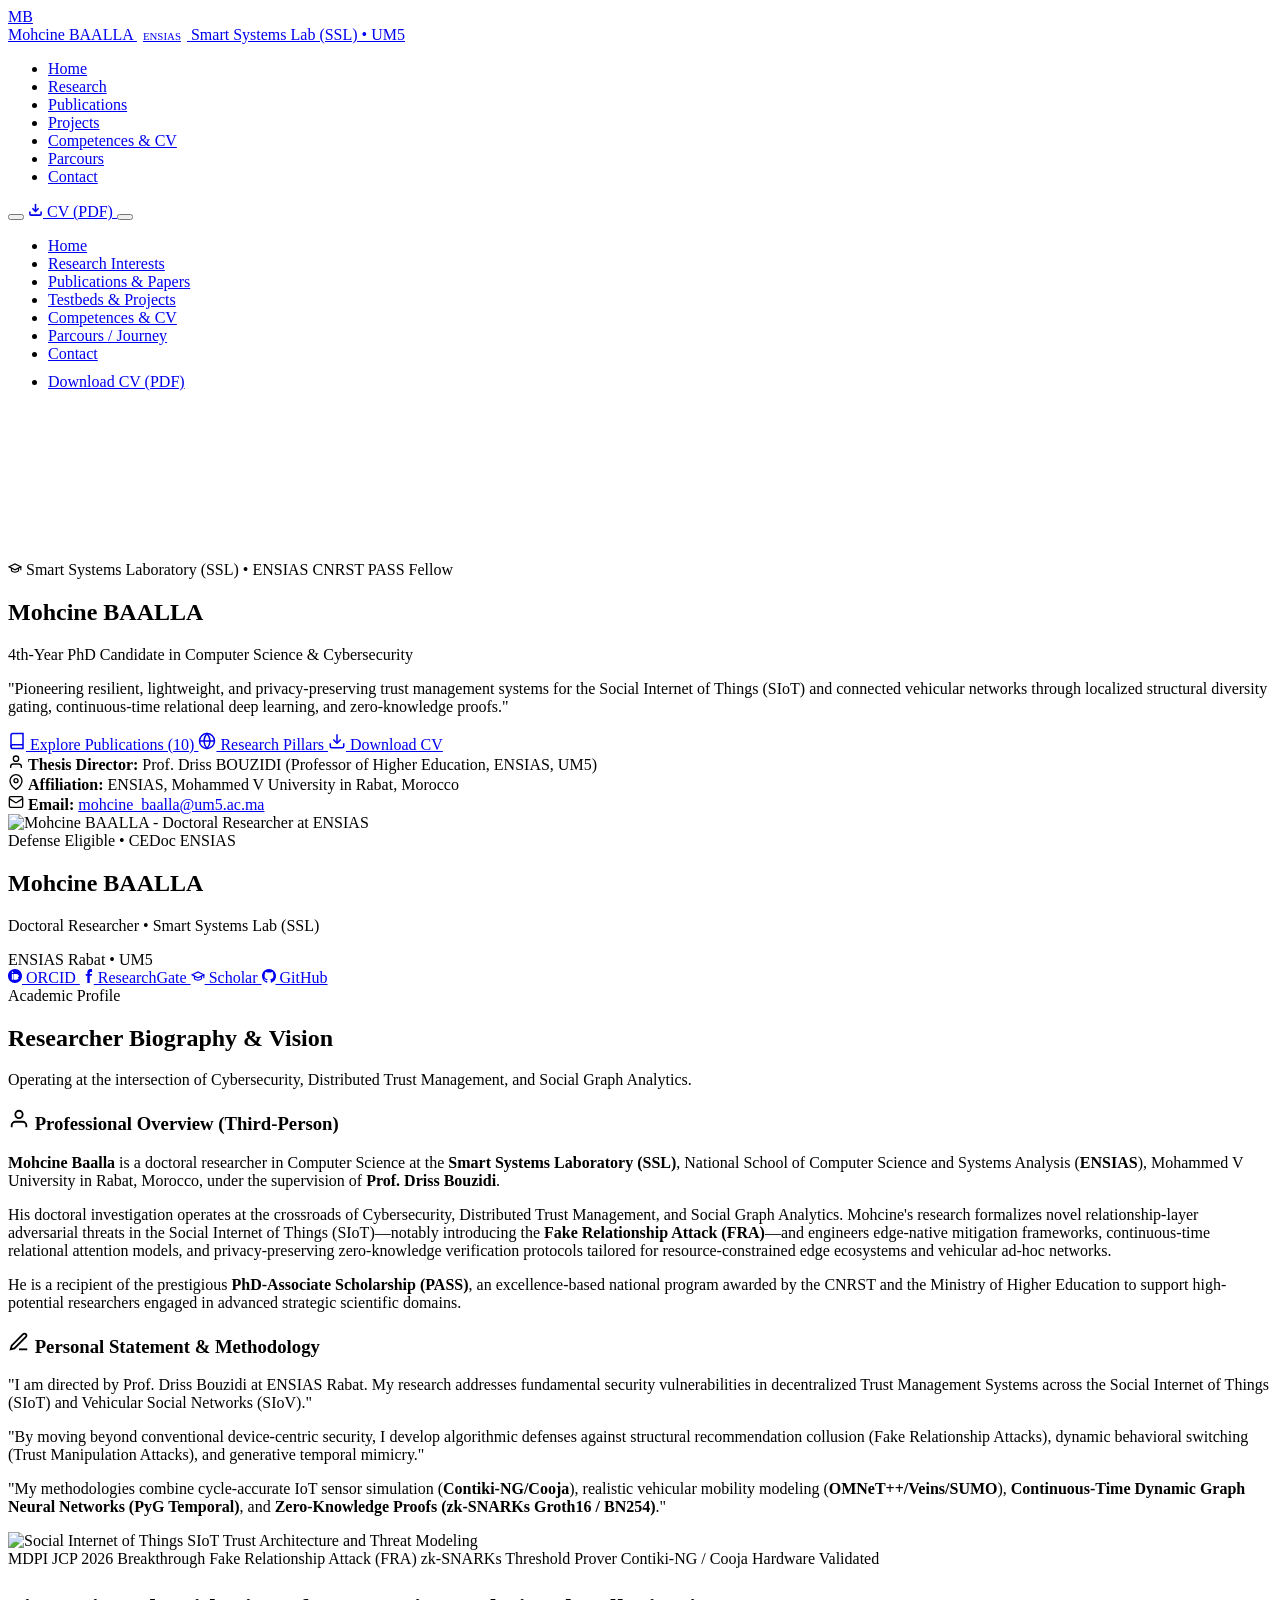
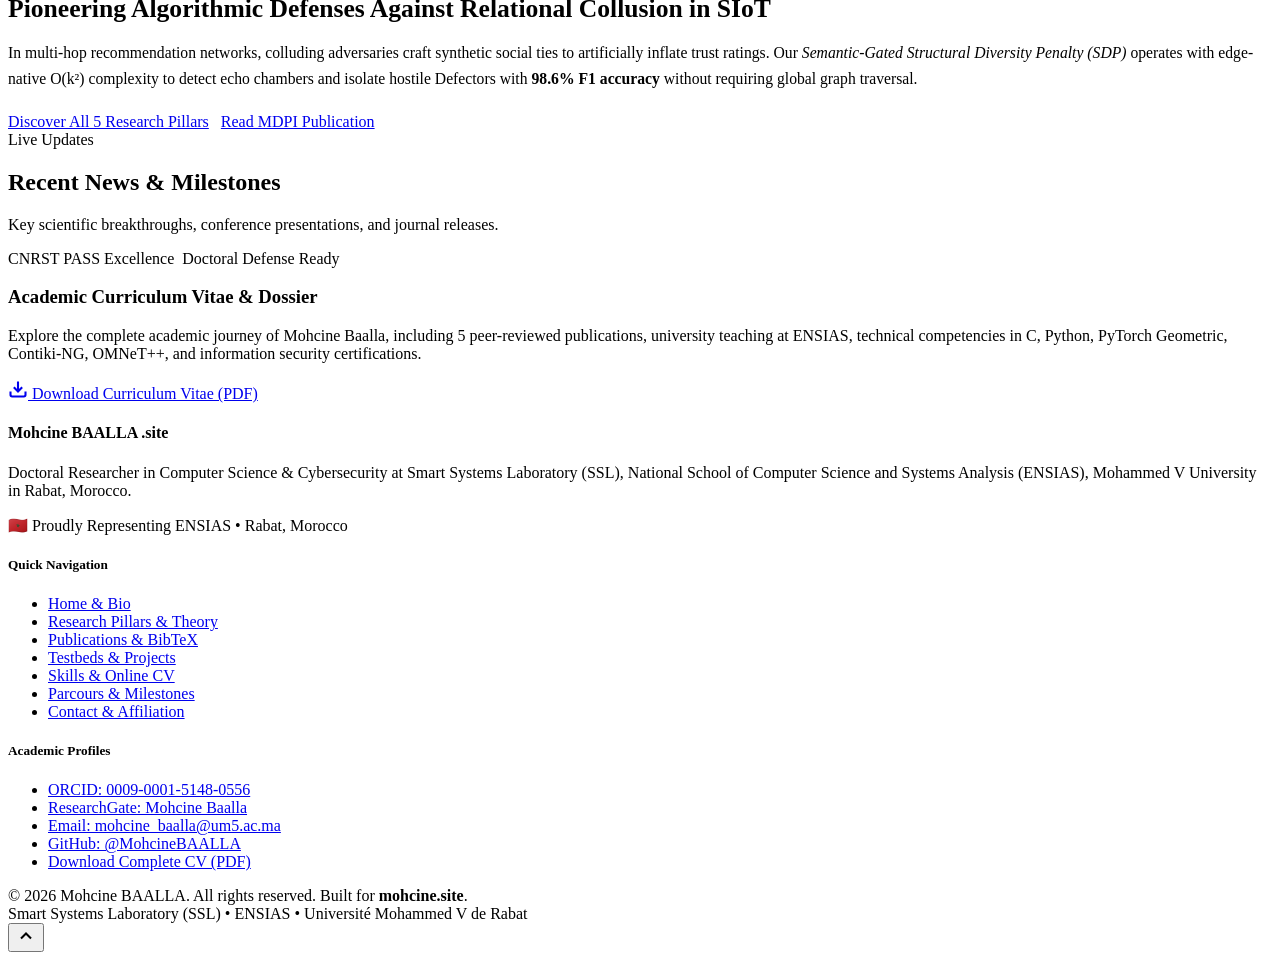
==== index.html @ a09f3de0 "Add files via upload" ====
<!DOCTYPE html>
<html lang="en" data-theme="dark">
<head>
  <meta charset="UTF-8">
  <meta name="viewport" content="width=device-width, initial-scale=1.0">
  <title>Mohcine BAALLA | PhD Researcher in Cybersecurity & SIoT Trust Management | ENSIAS Rabat</title>
  <meta name="description" content="Official academic portfolio and resume of Mohcine BAALLA, 4th-Year PhD Candidate at Smart Systems Laboratory (SSL), ENSIAS, Mohammed V University in Rabat, Morocco. Specializing in SIoT Trust Management, Adversarial Threat Modeling, and zk-SNARKs.">
  <meta name="keywords" content="Mohcine Baalla, ENSIAS, PhD Researcher, Social IoT, SIoT, Trust Management, Cybersecurity, Fake Relationship Attack, Driss Bouzidi, Rabat, Morocco">
  <meta name="author" content="Mohcine BAALLA">
  <link rel="canonical" href="https://mohcine.site/">

  <!-- OpenGraph Metadata -->
  <meta property="og:type" content="website">
  <meta property="og:url" content="https://mohcine.site/">
  <meta property="og:title" content="Mohcine BAALLA | PhD Researcher in Cybersecurity & SIoT | ENSIAS">
  <meta property="og:description" content="Pioneering resilient, lightweight, and privacy-preserving trust management systems for the Social Internet of Things (SIoT) and connected vehicular networks.">
  <meta property="og:image" content="https://mohcine.site/assets/images/mohcine_baalla.jpg">

  <!-- Twitter Card -->
  <meta name="twitter:card" content="summary_large_image">
  <meta name="twitter:title" content="Mohcine BAALLA | Academic Portfolio | ENSIAS">
  <meta name="twitter:description" content="Doctoral researcher at Smart Systems Laboratory, ENSIAS, Mohammed V University in Rabat, Morocco.">
  <meta name="twitter:image" content="https://mohcine.site/assets/images/mohcine_baalla.jpg">

  <link rel="stylesheet" href="assets/css/style.css">
  <link rel="icon" type="image/svg+xml" href="data:image/svg+xml,<svg xmlns='http://www.w3.org/2000/svg' viewBox='0 0 100 100'><rect width='100' height='100' rx='20' fill='%231d4ed8'/><text x='50%' y='65%' font-size='60' font-family='sans-serif' font-weight='bold' fill='white' text-anchor='middle'>MB</text></svg>">

  <!-- Structured Data (JSON-LD) -->
  <script type="application/ld+json">
  {
    "@context": "https://schema.org",
    "@type": "Person",
    "name": "Mohcine BAALLA",
    "alternateName": "محسن بعلا",
    "jobTitle": "Doctoral Researcher & Academic Instructor",
    "worksFor": {
      "@type": "CollegeOrUniversity",
      "name": "National School of Computer Science and Systems Analysis (ENSIAS), Mohammed V University in Rabat"
    },
    "alumniOf": "ENSIAS",
    "url": "https://mohcine.site",
    "sameAs": [
      "https://orcid.org/0009-0001-5148-0556",
      "https://www.researchgate.net/profile/Mohcine-Baalla",
      "https://github.com/MohcineBAALLA"
    ]
  }
  </script>
</head>
<body>

  <!-- =========================================================================
       NAVIGATION BAR
       ========================================================================= -->
  <header class="site-header">
    <div class="container nav-container">
      <a href="index.html" class="brand-logo" aria-label="Mohcine Baalla Homepage">
        <div class="brand-symbol">MB</div>
        <div class="brand-text">
          <span class="brand-name">Mohcine BAALLA <span class="badge badge-sapphire" style="font-size: 0.68rem; padding: 2px 6px;">ENSIAS</span></span>
          <span class="brand-tag">Smart Systems Lab (SSL) • UM5</span>
        </div>
      </a>

      <nav aria-label="Main Navigation">
        <ul class="nav-links">
          <li><a href="index.html" class="nav-link active">Home</a></li>
          <li><a href="research.html" class="nav-link">Research</a></li>
          <li><a href="publications.html" class="nav-link">Publications</a></li>
          <li><a href="projects.html" class="nav-link">Projects</a></li>
          <li><a href="competences.html" class="nav-link">Competences & CV</a></li>
          <li><a href="parcours.html" class="nav-link">Parcours</a></li>
          <li><a href="contact.html" class="nav-link">Contact</a></li>
        </ul>
      </nav>

      <div class="nav-actions">
        <button class="theme-toggle-btn" id="themeToggleBtn" aria-label="Toggle Dark and Light theme" title="Toggle Theme">
          <!-- Populated by JS -->
        </button>
        <a href="assets/docs/CV_Mohcine_BAALLA.pdf" target="_blank" class="btn btn-sm btn-primary" download>
          <svg width="15" height="15" viewBox="0 0 24 24" fill="none" stroke="currentColor" stroke-width="2.5"><path d="M21 15v4a2 2 0 0 1-2 2H5a2 2 0 0 1-2-2v-4"/><polyline points="7 10 12 15 17 10"/><line x1="12" y1="15" x2="12" y2="3"/></svg>
          CV (PDF)
        </a>
        <button class="hamburger-btn" id="hamburgerBtn" aria-label="Toggle navigation menu">
          <span></span>
          <span></span>
          <span></span>
        </button>
      </div>
    </div>
  </header>

  <!-- Mobile Drawer Menu -->
  <div class="mobile-drawer" id="mobileDrawer">
    <ul class="mobile-nav-links">
      <li><a href="index.html" class="mobile-nav-link active">Home</a></li>
      <li><a href="research.html" class="mobile-nav-link">Research Interests</a></li>
      <li><a href="publications.html" class="mobile-nav-link">Publications & Papers</a></li>
      <li><a href="projects.html" class="mobile-nav-link">Testbeds & Projects</a></li>
      <li><a href="competences.html" class="mobile-nav-link">Competences & CV</a></li>
      <li><a href="parcours.html" class="mobile-nav-link">Parcours / Journey</a></li>
      <li><a href="contact.html" class="mobile-nav-link">Contact</a></li>
      <li style="margin-top: 10px;">
        <a href="assets/docs/CV_Mohcine_BAALLA.pdf" target="_blank" class="btn btn-sm btn-primary" style="width: 100%;" download>
          Download CV (PDF)
        </a>
      </li>
    </ul>
  </div>

  <!-- =========================================================================
       HERO BANNER
       ========================================================================= -->
  <section class="hero-section">
    <canvas id="siotCanvas"></canvas>
    <div class="hero-glow-bg"></div>
    <div class="hero-glow-bg-2"></div>

    <div class="container hero-grid">
      <div class="hero-content">
        <div class="hero-badge-row">
          <span class="institution-pill">
            <svg width="14" height="14" viewBox="0 0 24 24" fill="none" stroke="currentColor" stroke-width="2"><path d="M22 10v6M2 10l10-5 10 5-10 5z"/><path d="M6 12v5c3 3 9 3 12 0v-5"/></svg>
            Smart Systems Laboratory (SSL) • ENSIAS
          </span>
          <span class="badge badge-amber">CNRST PASS Fellow</span>
        </div>

        <h1 class="hero-title">
          Mohcine <span class="gradient-text">BAALLA</span>
        </h1>

        <p class="hero-subtitle">
          4th-Year PhD Candidate in Computer Science & Cybersecurity
        </p>

        <p class="hero-tagline">
          "Pioneering resilient, lightweight, and privacy-preserving trust management systems for the Social Internet of Things (SIoT) and connected vehicular networks through localized structural diversity gating, continuous-time relational deep learning, and zero-knowledge proofs."
        </p>

        <div class="hero-cta-group">
          <a href="publications.html" class="btn btn-primary">
            <svg width="18" height="18" viewBox="0 0 24 24" fill="none" stroke="currentColor" stroke-width="2"><path d="M4 19.5A2.5 2.5 0 0 1 6.5 17H20"/><path d="M6.5 2H20v20H6.5A2.5 2.5 0 0 1 4 19.5v-15A2.5 2.5 0 0 1 6.5 2z"/></svg>
            Explore Publications (10)
          </a>
          <a href="research.html" class="btn btn-secondary">
            <svg width="18" height="18" viewBox="0 0 24 24" fill="none" stroke="currentColor" stroke-width="2"><circle cx="12" cy="12" r="10"/><line x1="2" y1="12" x2="22" y2="12"/><path d="M12 2a15.3 15.3 0 0 1 4 10 15.3 15.3 0 0 1-4 10 15.3 15.3 0 0 1-4-10 15.3 15.3 0 0 1 4-10z"/></svg>
            Research Pillars
          </a>
          <a href="assets/docs/CV_Mohcine_BAALLA.pdf" target="_blank" class="btn btn-outline-ensias" download>
            <svg width="18" height="18" viewBox="0 0 24 24" fill="none" stroke="currentColor" stroke-width="2"><path d="M21 15v4a2 2 0 0 1-2 2H5a2 2 0 0 1-2-2v-4"/><polyline points="7 10 12 15 17 10"/><line x1="12" y1="15" x2="12" y2="3"/></svg>
            Download CV
          </a>
        </div>

        <div class="hero-meta-list">
          <div class="hero-meta-item">
            <svg width="16" height="16" viewBox="0 0 24 24" fill="none" stroke="currentColor" stroke-width="2"><path d="M20 21v-2a4 4 0 0 0-4-4H8a4 4 0 0 0-4 4v2"/><circle cx="12" cy="7" r="4"/></svg>
            <span><strong>Thesis Director:</strong> Prof. Driss BOUZIDI (Professor of Higher Education, ENSIAS, UM5)</span>
          </div>
          <div class="hero-meta-item">
            <svg width="16" height="16" viewBox="0 0 24 24" fill="none" stroke="currentColor" stroke-width="2"><path d="M21 10c0 7-9 13-9 13s-9-6-9-13a9 9 0 0 1 18 0z"/><circle cx="12" cy="10" r="3"/></svg>
            <span><strong>Affiliation:</strong> ENSIAS, Mohammed V University in Rabat, Morocco</span>
          </div>
          <div class="hero-meta-item">
            <svg width="16" height="16" viewBox="0 0 24 24" fill="none" stroke="currentColor" stroke-width="2"><rect x="2" y="4" width="20" height="16" rx="2"/><path d="m22 7-8.97 5.7a1.94 1.94 0 0 1-2.06 0L2 7"/></svg>
            <span><strong>Email:</strong> <a href="mailto:mohcine_baalla@um5.ac.ma" class="text-accent">mohcine_baalla@um5.ac.ma</a></span>
          </div>
        </div>
      </div>

      <!-- Researcher Portrait Card -->
      <div class="hero-media">
        <div class="researcher-card">
          <div class="researcher-photo-wrapper">
            <img src="assets/images/mohcine_baalla.jpg" alt="Mohcine BAALLA - Doctoral Researcher at ENSIAS" class="researcher-photo" width="450" height="450">
            <div class="card-status-chip">
              <span class="status-dot"></span>
              <span>Defense Eligible • CEDoc ENSIAS</span>
            </div>
          </div>

          <div class="card-info-row">
            <h2 class="card-name">Mohcine BAALLA</h2>
            <p class="card-role">Doctoral Researcher • Smart Systems Lab (SSL)</p>
            <span class="badge badge-sapphire">ENSIAS Rabat • UM5</span>

            <div class="social-pills-row">
              <a href="https://orcid.org/0009-0001-5148-0556" target="_blank" rel="noopener" class="social-btn" title="ORCID Profile">
                <svg width="14" height="14" viewBox="0 0 24 24" fill="currentColor"><path d="M12 0C5.372 0 0 5.372 0 12s5.372 12 12 12 12-5.372 12-12S18.628 0 12 0zm-3.12 18.528H6.552V8.472h2.328v10.056zm-1.164-11.4c-.792 0-1.416-.624-1.416-1.416 0-.792.624-1.416 1.416-1.416.792 0 1.416.624 1.416 1.416 0 .792-.624 1.416-1.416 1.416zm10.74 7.62c0 2.256-1.8 3.78-4.512 3.78h-4.32V8.472h4.584c2.616 0 4.248 1.584 4.248 3.696 0 1.176-.576 2.184-1.56 2.808 1.056.576 1.56 1.584 1.56 2.772z"/></svg>
                ORCID
              </a>
              <a href="https://www.researchgate.net/profile/Mohcine-Baalla" target="_blank" rel="noopener" class="social-btn" title="ResearchGate Profile">
                <svg width="14" height="14" viewBox="0 0 24 24" fill="currentColor"><path d="M19.586 0c-.818 0-1.508.024-2.112.083-1.042.083-2.023.364-2.87 1.03-.787.618-1.344 1.464-1.636 2.502-.303 1.077-.424 2.254-.424 3.743v1.17H9.86v3.136h2.684v12.336h4.156V11.724h3.456l.545-3.136h-4.001v-.989c0-.853.072-1.477.242-1.848.242-.52.642-.763 1.259-.763h2.518V.23C19.986.083 19.829 0 19.586 0z"/></svg>
                ResearchGate
              </a>
              <a href="https://scholar.google.com" target="_blank" rel="noopener" class="social-btn" title="Google Scholar">
                <svg width="14" height="14" viewBox="0 0 24 24" fill="none" stroke="currentColor" stroke-width="2"><path d="M22 10v6M2 10l10-5 10 5-10 5z"/><path d="M6 12v5c3 3 9 3 12 0v-5"/></svg>
                Scholar
              </a>
              <a href="https://github.com/MohcineBAALLA" target="_blank" rel="noopener" class="social-btn" title="GitHub">
                <svg width="14" height="14" viewBox="0 0 24 24" fill="currentColor"><path d="M12 0C5.37 0 0 5.37 0 12c0 5.31 3.435 9.795 8.205 11.385.6.105.825-.255.825-.57 0-.285-.015-1.23-.015-2.235-3.015.555-3.795-.735-4.035-1.41-.135-.345-.72-1.41-1.23-1.695-.42-.225-1.02-.78-.015-.795.945-.015 1.62.87 1.845 1.23 1.08 1.815 2.805 1.305 3.495.99.105-.78.42-1.305.765-1.605-2.67-.3-5.46-1.335-5.46-5.925 0-1.305.465-2.385 1.23-3.225-.12-.3-.54-1.53.12-3.18 0 0 1.005-.315 3.3 1.23.96-.27 1.98-.405 3-.405s2.04.135 3 .405c2.295-1.56 3.3-1.23 3.3-1.23.66 1.65.24 2.88.12 3.18.765.84 1.23 1.905 1.23 3.225 0 4.605-2.805 5.625-5.475 5.925.435.375.81 1.095.81 2.22 0 1.605-.015 2.895-.015 3.3 0 .315.225.69.825.57A12.02 12.02 0 0 0 24 12c0-6.63-5.37-12-12-12z"/></svg>
                GitHub
              </a>
            </div>
          </div>
        </div>
      </div>
    </div>
  </section>

  <!-- =========================================================================
       LIVE RESEARCH IMPACT STATS
       ========================================================================= -->
  <section class="metrics-section">
    <div class="container">
      <div class="metrics-grid" id="metricsContainer">
        <!-- Dynamically rendered from METRICS_DATA -->
      </div>
    </div>
  </section>

  <!-- =========================================================================
       BIOGRAPHY & RESEARCH VISION
       ========================================================================= -->
  <section class="section section-alt" id="about">
    <div class="container">
      <div class="section-header text-center">
        <span class="section-kicker">Academic Profile</span>
        <h2 class="section-title">Researcher Biography & Vision</h2>
        <p class="section-subtitle">Operating at the intersection of Cybersecurity, Distributed Trust Management, and Social Graph Analytics.</p>
      </div>

      <div class="bio-grid">
        <div class="bio-card">
          <h3 class="bio-card-title">
            <svg width="22" height="22" viewBox="0 0 24 24" fill="none" stroke="currentColor" stroke-width="2"><path d="M20 21v-2a4 4 0 0 0-4-4H8a4 4 0 0 0-4 4v2"/><circle cx="12" cy="7" r="4"/></svg>
            Professional Overview (Third-Person)
          </h3>
          <p>
            <strong>Mohcine Baalla</strong> is a doctoral researcher in Computer Science at the <strong>Smart Systems Laboratory (SSL)</strong>, National School of Computer Science and Systems Analysis (<strong>ENSIAS</strong>), Mohammed V University in Rabat, Morocco, under the supervision of <strong>Prof. Driss Bouzidi</strong>.
          </p>
          <p>
            His doctoral investigation operates at the crossroads of Cybersecurity, Distributed Trust Management, and Social Graph Analytics. Mohcine's research formalizes novel relationship-layer adversarial threats in the Social Internet of Things (SIoT)—notably introducing the <strong>Fake Relationship Attack (FRA)</strong>—and engineers edge-native mitigation frameworks, continuous-time relational attention models, and privacy-preserving zero-knowledge verification protocols tailored for resource-constrained edge ecosystems and vehicular ad-hoc networks.
          </p>
          <p>
            He is a recipient of the prestigious <strong>PhD-Associate Scholarship (PASS)</strong>, an excellence-based national program awarded by the CNRST and the Ministry of Higher Education to support high-potential researchers engaged in advanced strategic scientific domains.
          </p>
        </div>

        <div class="bio-card">
          <h3 class="bio-card-title">
            <svg width="22" height="22" viewBox="0 0 24 24" fill="none" stroke="currentColor" stroke-width="2"><path d="M12 20h9"/><path d="M16.5 3.5a2.121 2.121 0 0 1 3 3L7 19l-4 1 1-4L16.5 3.5z"/></svg>
            Personal Statement & Methodology
          </h3>
          <p>
            "I am directed by Prof. Driss Bouzidi at ENSIAS Rabat. My research addresses fundamental security vulnerabilities in decentralized Trust Management Systems across the Social Internet of Things (SIoT) and Vehicular Social Networks (SIoV)."
          </p>
          <p>
            "By moving beyond conventional device-centric security, I develop algorithmic defenses against structural recommendation collusion (Fake Relationship Attacks), dynamic behavioral switching (Trust Manipulation Attacks), and generative temporal mimicry."
          </p>
          <p>
            "My methodologies combine cycle-accurate IoT sensor simulation (<strong>Contiki-NG/Cooja</strong>), realistic vehicular mobility modeling (<strong>OMNeT++/Veins/SUMO</strong>), <strong>Continuous-Time Dynamic Graph Neural Networks (PyG Temporal)</strong>, and <strong>Zero-Knowledge Proofs (zk-SNARKs Groth16 / BN254)</strong>."
          </p>
        </div>
      </div>
    </div>
  </section>

  <!-- =========================================================================
       RESEARCH HIGHLIGHT BANNER
       ========================================================================= -->
  <section class="section">
    <div class="container">
      <div class="architecture-showcase">
        <div class="arch-media-wrap">
          <img src="assets/images/siot_trust_architecture.jpg" alt="Social Internet of Things SIoT Trust Architecture and Threat Modeling" class="arch-media-img">
        </div>
        <div class="arch-details-wrap">
          <div class="arch-pills-row">
            <span class="badge badge-emerald">MDPI JCP 2026 Breakthrough</span>
            <span class="badge badge-amber">Fake Relationship Attack (FRA)</span>
            <span class="badge badge-sapphire">zk-SNARKs Threshold Prover</span>
            <span class="badge badge-cyan">Contiki-NG / Cooja Hardware Validated</span>
          </div>
          <h3 style="font-size: 1.6rem; margin-bottom: 12px;">Pioneering Algorithmic Defenses Against Relational Collusion in SIoT</h3>
          <p style="color: var(--text-muted); font-size: 0.98rem; line-height: 1.7; margin-bottom: 20px;">
            In multi-hop recommendation networks, colluding adversaries craft synthetic social ties to artificially inflate trust ratings. Our <em>Semantic-Gated Structural Diversity Penalty (SDP)</em> operates with edge-native <span class="font-mono">O(k²)</span> complexity to detect echo chambers and isolate hostile Defectors with <strong>98.6% F1 accuracy</strong> without requiring global graph traversal.
          </p>
          <div style="display: flex; flex-wrap: wrap; gap: 12px;">
            <a href="research.html" class="btn btn-sm btn-primary">Discover All 5 Research Pillars</a>
            <a href="publications.html#baalla2026semantic" class="btn btn-sm btn-secondary">Read MDPI Publication</a>
          </div>
        </div>
      </div>
    </div>
  </section>

  <!-- =========================================================================
       RECENT NEWS & MILESTONES TIMELINE
       ========================================================================= -->
  <section class="section section-alt" id="news">
    <div class="container">
      <div class="section-header text-center">
        <span class="section-kicker">Live Updates</span>
        <h2 class="section-title">Recent News & Milestones</h2>
        <p class="section-subtitle">Key scientific breakthroughs, conference presentations, and journal releases.</p>
      </div>

      <div class="timeline" id="newsTimelineContainer">
        <!-- Rendered by JS from NEWS_DATA -->
      </div>
    </div>
  </section>

  <!-- =========================================================================
       ACADEMIC RESUME CALLOUT BANNER
       ========================================================================= -->
  <section class="section">
    <div class="container">
      <div class="cv-banner">
        <div class="cv-banner-text">
          <div style="display: flex; gap: 8px; margin-bottom: 10px;">
            <span class="badge badge-amber">CNRST PASS Excellence</span>
            <span class="badge badge-sapphire">Doctoral Defense Ready</span>
          </div>
          <h3>Academic Curriculum Vitae & Dossier</h3>
          <p>
            Explore the complete academic journey of Mohcine Baalla, including 5 peer-reviewed publications, university teaching at ENSIAS, technical competencies in C, Python, PyTorch Geometric, Contiki-NG, OMNeT++, and information security certifications.
          </p>
        </div>
        <div>
          <a href="assets/docs/CV_Mohcine_BAALLA.pdf" target="_blank" class="cv-download-btn" download>
            <svg width="20" height="20" viewBox="0 0 24 24" fill="none" stroke="currentColor" stroke-width="2.5"><path d="M21 15v4a2 2 0 0 1-2 2H5a2 2 0 0 1-2-2v-4"/><polyline points="7 10 12 15 17 10"/><line x1="12" y1="15" x2="12" y2="3"/></svg>
            Download Curriculum Vitae (PDF)
          </a>
        </div>
      </div>
    </div>
  </section>

  <!-- =========================================================================
       FOOTER
       ========================================================================= -->
  <footer class="site-footer">
    <div class="container">
      <div class="footer-grid">
        <div class="footer-brand">
          <h4>Mohcine BAALLA <span class="gradient-text">.site</span></h4>
          <p>
            Doctoral Researcher in Computer Science & Cybersecurity at Smart Systems Laboratory (SSL), National School of Computer Science and Systems Analysis (ENSIAS), Mohammed V University in Rabat, Morocco.
          </p>
          <div style="margin-top: 14px;">
            <span class="morocco-badge">
              🇲🇦 Proudly Representing ENSIAS • Rabat, Morocco
            </span>
          </div>
        </div>

        <div>
          <h5 class="footer-heading">Quick Navigation</h5>
          <ul class="footer-links-list">
            <li class="footer-link-item"><a href="index.html">Home & Bio</a></li>
            <li class="footer-link-item"><a href="research.html">Research Pillars & Theory</a></li>
            <li class="footer-link-item"><a href="publications.html">Publications & BibTeX</a></li>
            <li class="footer-link-item"><a href="projects.html">Testbeds & Projects</a></li>
            <li class="footer-link-item"><a href="competences.html">Skills & Online CV</a></li>
            <li class="footer-link-item"><a href="parcours.html">Parcours & Milestones</a></li>
            <li class="footer-link-item"><a href="contact.html">Contact & Affiliation</a></li>
          </ul>
        </div>

        <div>
          <h5 class="footer-heading">Academic Profiles</h5>
          <ul class="footer-links-list">
            <li class="footer-link-item"><a href="https://orcid.org/0009-0001-5148-0556" target="_blank" rel="noopener">ORCID: 0009-0001-5148-0556</a></li>
            <li class="footer-link-item"><a href="https://www.researchgate.net/profile/Mohcine-Baalla" target="_blank" rel="noopener">ResearchGate: Mohcine Baalla</a></li>
            <li class="footer-link-item"><a href="mailto:mohcine_baalla@um5.ac.ma">Email: mohcine_baalla@um5.ac.ma</a></li>
            <li class="footer-link-item"><a href="https://github.com/MohcineBAALLA" target="_blank" rel="noopener">GitHub: @MohcineBAALLA</a></li>
            <li class="footer-link-item"><a href="assets/docs/CV_Mohcine_BAALLA.pdf" target="_blank" download>Download Complete CV (PDF)</a></li>
          </ul>
        </div>
      </div>

      <div class="footer-bottom">
        <div>
          &copy; 2026 Mohcine BAALLA. All rights reserved. Built for <strong>mohcine.site</strong>.
        </div>
        <div>
          Smart Systems Laboratory (SSL) • ENSIAS • Université Mohammed V de Rabat
        </div>
      </div>
    </div>
  </footer>

  <!-- Scroll to Top Button -->
  <button class="scroll-top-btn" id="scrollTopBtn" aria-label="Scroll to top" title="Scroll to top">
    <svg width="20" height="20" viewBox="0 0 24 24" fill="none" stroke="currentColor" stroke-width="2.5"><polyline points="18 15 12 9 6 15"/></svg>
  </button>

  <script src="assets/js/data.js"></script>
  <script src="assets/js/main.js"></script>
</body>
</html>
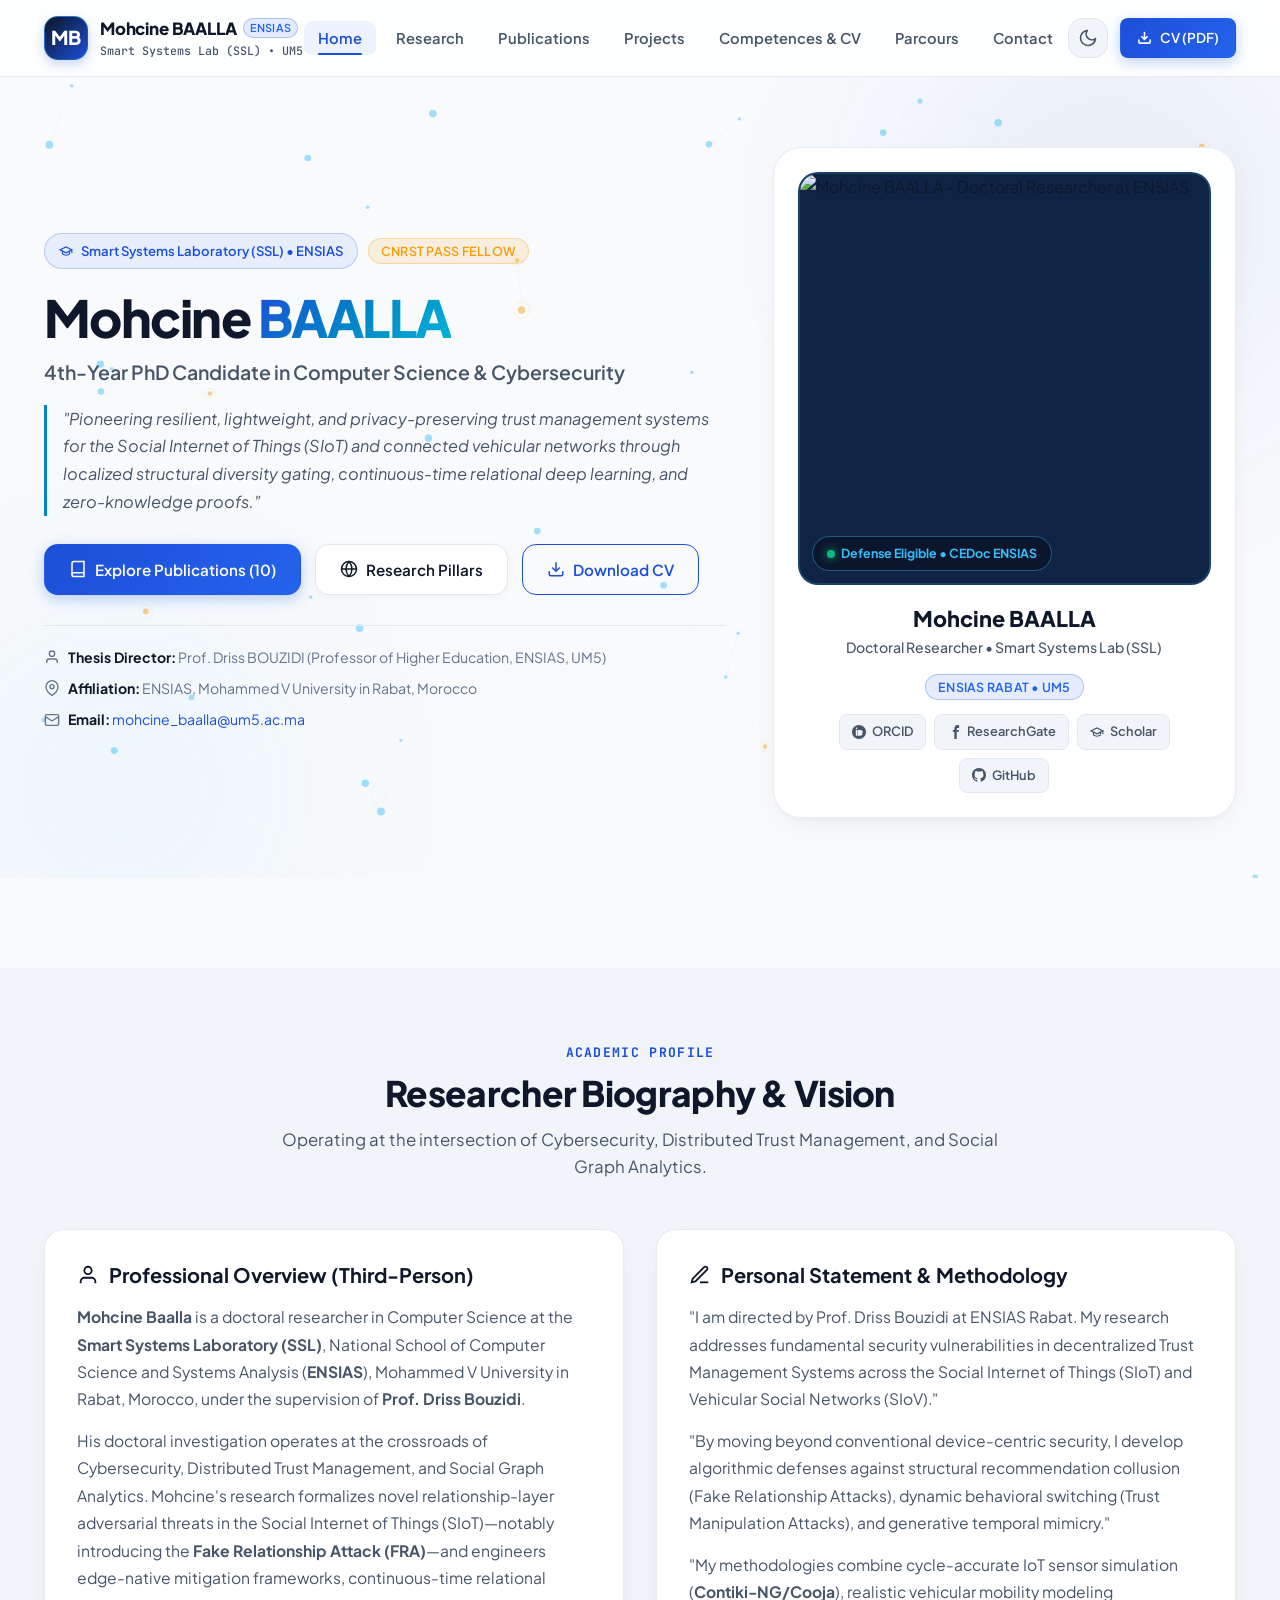
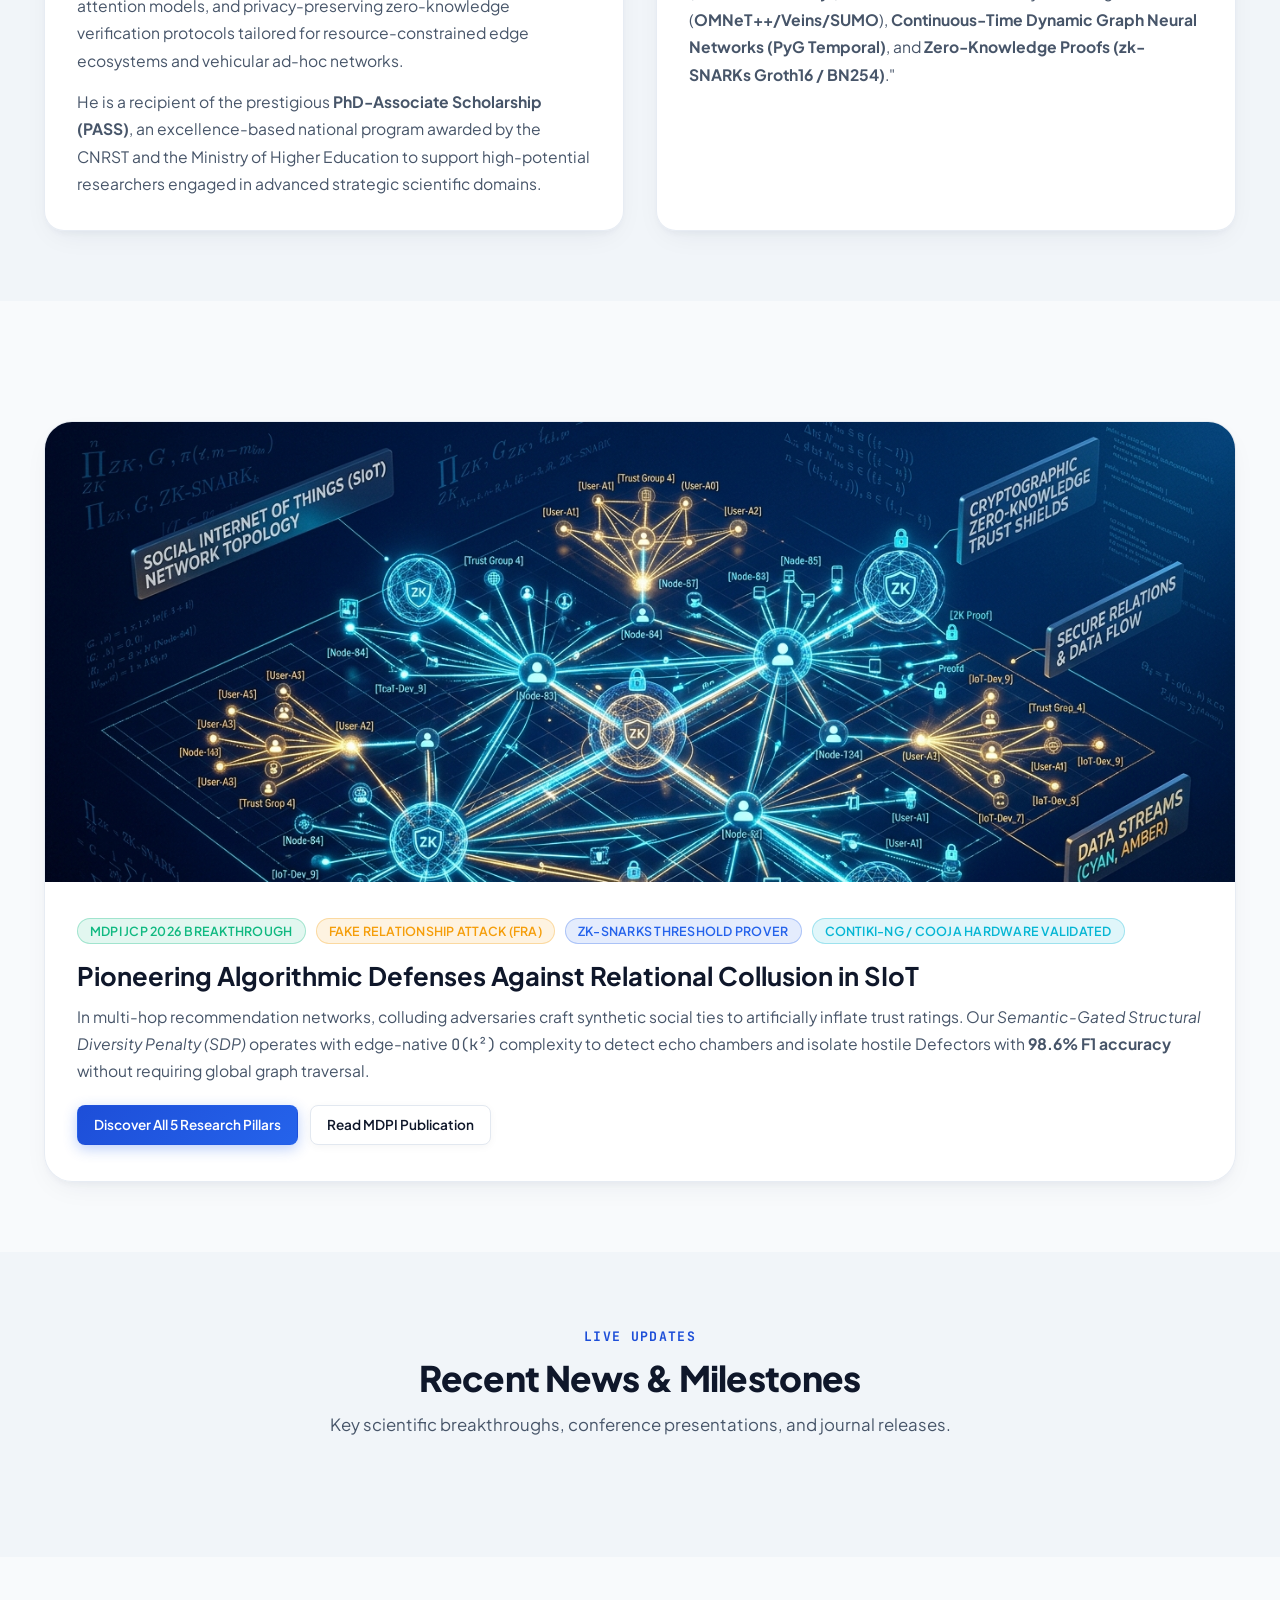
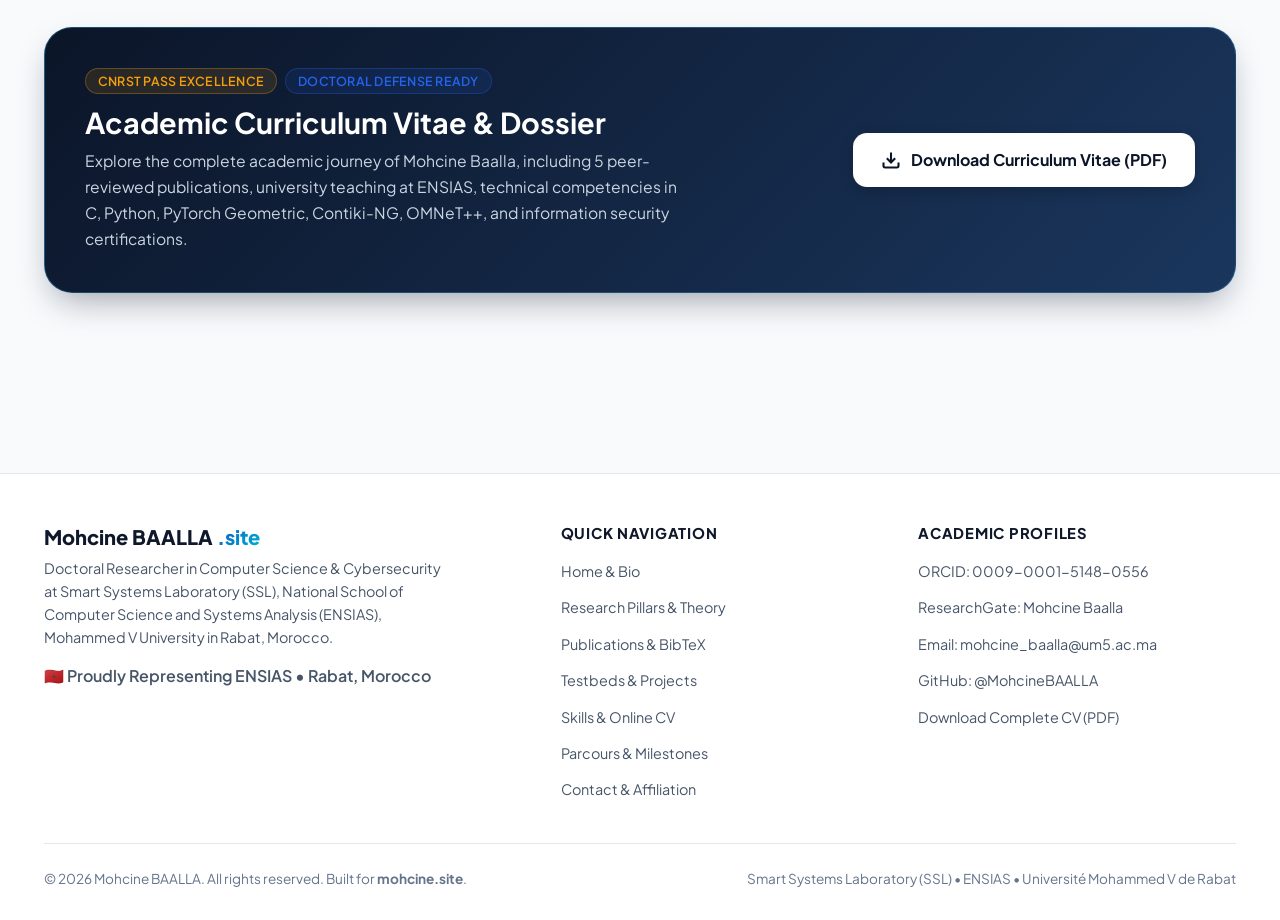
==== commit 6c61121c: "Update index.html" ====
--- a/index.html
+++ b/index.html
@@ -20,7 +20,7 @@
   <meta name="twitter:card" content="summary_large_image">
   <meta name="twitter:title" content="Mohcine BAALLA | Academic Portfolio | ENSIAS">
   <meta name="twitter:description" content="Doctoral researcher at Smart Systems Laboratory, ENSIAS, Mohammed V University in Rabat, Morocco.">
-  <meta name="twitter:image" content="https://mohcine.site/assets/images/mohcine_baalla.jpg">
+  <meta name="twitter:image" content="https://mohcine.site/assets/images/mohcine_baalla.JPG">
 
   <link rel="stylesheet" href="assets/css/style.css">
   <link rel="icon" type="image/svg+xml" href="data:image/svg+xml,<svg xmlns='http://www.w3.org/2000/svg' viewBox='0 0 100 100'><rect width='100' height='100' rx='20' fill='%231d4ed8'/><text x='50%' y='65%' font-size='60' font-family='sans-serif' font-weight='bold' fill='white' text-anchor='middle'>MB</text></svg>">
--- a/assets/css/style.css
+++ b/assets/css/style.css
@@ -0,0 +1,2166 @@
+/* ==========================================================================
+   MOHCINE BAALLA - ACADEMIC PORTFOLIO & RESUME WEBSITE
+   Domain: https://mohcine.site
+   Institution: ENSIAS, Mohammed V University in Rabat, Morocco
+   Laboratory: Smart Systems Laboratory (SSL)
+   Design System & Modern Interactive CSS
+   ========================================================================== */
+
+@import url('https://fonts.googleapis.com/css2?family=JetBrains+Mono:wght@400;500;600;700&family=Plus+Jakarta+Sans:ital,wght@0,300;0,400;0,500;0,600;0,700;0,800;1,400;1,600&display=swap');
+
+/* --------------------------------------------------------------------------
+   CSS VARIABLES & DESIGN TOKENS (ENSIAS BRAND IDENTITY)
+   -------------------------------------------------------------------------- */
+:root {
+  /* ENSIAS Core Palette: Deep Academic Navy, Sapphire, Royal Azure, Moroccan Amber */
+  --ensias-navy-950: #070d19;
+  --ensias-navy-900: #0b1528;
+  --ensias-navy-800: #0f2444;
+  --ensias-navy-700: #15325b;
+  --ensias-navy-600: #1a365d;
+  --ensias-blue-500: #1d4ed8;
+  --ensias-blue-400: #2563eb;
+  --ensias-azure-400: #0284c7;
+  --ensias-cyan-400: #00b4d8;
+  --ensias-cyan-300: #38bdf8;
+  
+  /* Moroccan Accent & Status Badges */
+  --amber-500: #d97706;
+  --amber-400: #f59e0b;
+  --amber-100: #fef3c7;
+  --emerald-500: #10b981;
+  --emerald-400: #34d399;
+  --emerald-100: #d1fae5;
+  --purple-500: #8b5cf6;
+  --purple-400: #a78bfa;
+  --purple-100: #ede9fe;
+  --red-500: #ef4444;
+  --red-400: #f87171;
+
+  /* Fonts */
+  --font-main: 'Plus Jakarta Sans', -apple-system, BlinkMacSystemFont, 'Segoe UI', Roboto, sans-serif;
+  --font-mono: 'JetBrains Mono', monospace;
+
+  /* Light Theme (Default Academic Crisp Theme) */
+  --bg-body: #f8fafc;
+  --bg-surface: #ffffff;
+  --bg-surface-elevated: #f1f5f9;
+  --bg-surface-subtle: #f8fafc;
+  --bg-card: rgba(255, 255, 255, 0.95);
+  --border-subtle: #e2e8f0;
+  --border-card: rgba(226, 232, 240, 0.8);
+  --border-glow: rgba(37, 99, 235, 0.2);
+
+  --text-main: #0f172a;
+  --text-muted: #475569;
+  --text-faint: #64748b;
+  --text-light: #ffffff;
+  --text-accent: #1d4ed8;
+
+  --nav-bg: rgba(255, 255, 255, 0.85);
+  --nav-border: rgba(226, 232, 240, 0.8);
+  --card-shadow: 0 10px 30px -10px rgba(15, 36, 68, 0.08), 0 4px 6px -2px rgba(15, 36, 68, 0.04);
+  --card-shadow-hover: 0 20px 40px -15px rgba(26, 54, 93, 0.15), 0 0 25px rgba(56, 189, 248, 0.15);
+
+  --hero-glow-1: rgba(29, 78, 216, 0.1);
+  --hero-glow-2: rgba(56, 189, 248, 0.08);
+
+  --transition-smooth: all 0.25s cubic-bezier(0.16, 1, 0.3, 1);
+  --radius-sm: 8px;
+  --radius-md: 14px;
+  --radius-lg: 20px;
+  --radius-xl: 28px;
+  --radius-full: 9999px;
+}
+
+/* --------------------------------------------------------------------------
+   DARK THEME (HIGH-TECH CYBERSECURITY & SIoT AESTHETIC)
+   -------------------------------------------------------------------------- */
+[data-theme="dark"] {
+  --bg-body: #070d19;
+  --bg-surface: #0b1528;
+  --bg-surface-elevated: #0f1d36;
+  --bg-surface-subtle: #132442;
+  --bg-card: rgba(11, 21, 40, 0.85);
+  --border-subtle: #1e3458;
+  --border-card: rgba(30, 52, 88, 0.6);
+  --border-glow: rgba(56, 189, 248, 0.3);
+
+  --text-main: #f1f5f9;
+  --text-muted: #94a3b8;
+  --text-faint: #64748b;
+  --text-light: #ffffff;
+  --text-accent: #38bdf8;
+
+  --nav-bg: rgba(7, 13, 25, 0.85);
+  --nav-border: rgba(30, 52, 88, 0.8);
+  --card-shadow: 0 15px 35px -10px rgba(0, 0, 0, 0.5), 0 4px 10px -2px rgba(0, 0, 0, 0.3);
+  --card-shadow-hover: 0 25px 50px -12px rgba(0, 0, 0, 0.7), 0 0 35px rgba(56, 189, 248, 0.25);
+
+  --hero-glow-1: rgba(37, 99, 235, 0.22);
+  --hero-glow-2: rgba(56, 189, 248, 0.15);
+}
+
+/* --------------------------------------------------------------------------
+   BASE & RESET
+   -------------------------------------------------------------------------- */
+*, *::before, *::after {
+  box-sizing: border-box;
+  margin: 0;
+  padding: 0;
+}
+
+html {
+  font-size: 16px;
+  scroll-behavior: smooth;
+  scroll-padding-top: 90px;
+}
+
+body {
+  font-family: var(--font-main);
+  background-color: var(--bg-body);
+  color: var(--text-main);
+  line-height: 1.65;
+  transition: background-color 0.3s ease, color 0.3s ease;
+  overflow-x: hidden;
+  -webkit-font-smoothing: antialiased;
+  -moz-osx-font-smoothing: grayscale;
+}
+
+img {
+  max-width: 100%;
+  height: auto;
+  display: block;
+}
+
+a {
+  color: inherit;
+  text-decoration: none;
+  transition: var(--transition-smooth);
+}
+
+button, input, select, textarea {
+  font-family: inherit;
+  font-size: inherit;
+  color: inherit;
+}
+
+/* Container */
+.container {
+  width: 100%;
+  max-width: 1240px;
+  margin: 0 auto;
+  padding: 0 24px;
+}
+
+.container-narrow {
+  max-width: 960px;
+}
+
+/* --------------------------------------------------------------------------
+   TYPOGRAPHY & UTILITY CLASSES
+   -------------------------------------------------------------------------- */
+h1, h2, h3, h4, h5, h6 {
+  color: var(--text-main);
+  font-weight: 700;
+  line-height: 1.25;
+}
+
+.gradient-text {
+  background: linear-gradient(135deg, #1d4ed8 0%, #0284c7 50%, #00b4d8 100%);
+  -webkit-background-clip: text;
+  -webkit-text-fill-color: transparent;
+  display: inline-block;
+}
+
+[data-theme="dark"] .gradient-text {
+  background: linear-gradient(135deg, #60a5fa 0%, #38bdf8 50%, #67e8f9 100%);
+  -webkit-background-clip: text;
+  -webkit-text-fill-color: transparent;
+}
+
+.gradient-text-amber {
+  background: linear-gradient(135deg, #d97706 0%, #f59e0b 100%);
+  -webkit-background-clip: text;
+  -webkit-text-fill-color: transparent;
+}
+
+.text-accent { color: var(--text-accent); }
+.text-muted { color: var(--text-muted); }
+.text-sm { font-size: 0.875rem; }
+.text-xs { font-size: 0.78rem; }
+.font-mono { font-family: var(--font-mono); }
+
+/* Badges */
+.badge {
+  display: inline-flex;
+  align-items: center;
+  gap: 6px;
+  padding: 4px 12px;
+  border-radius: var(--radius-full);
+  font-size: 0.78rem;
+  font-weight: 600;
+  line-height: 1.3;
+  letter-spacing: 0.02em;
+  text-transform: uppercase;
+}
+
+.badge-emerald {
+  background: rgba(16, 185, 129, 0.12);
+  color: #10b981;
+  border: 1px solid rgba(16, 185, 129, 0.3);
+}
+
+.badge-amber {
+  background: rgba(245, 158, 11, 0.12);
+  color: #f59e0b;
+  border: 1px solid rgba(245, 158, 11, 0.3);
+}
+
+.badge-purple {
+  background: rgba(139, 92, 246, 0.12);
+  color: #8b5cf6;
+  border: 1px solid rgba(139, 92, 246, 0.3);
+}
+
+.badge-sapphire {
+  background: rgba(37, 99, 235, 0.12);
+  color: #2563eb;
+  border: 1px solid rgba(37, 99, 235, 0.3);
+}
+
+[data-theme="dark"] .badge-sapphire {
+  color: #60a5fa;
+  border-color: rgba(96, 165, 250, 0.3);
+}
+
+.badge-cyan {
+  background: rgba(6, 182, 212, 0.12);
+  color: #06b6d4;
+  border: 1px solid rgba(6, 182, 212, 0.3);
+}
+
+.badge-pill {
+  padding: 2px 10px;
+  font-size: 0.75rem;
+  border-radius: var(--radius-full);
+  background: var(--bg-surface-elevated);
+  border: 1px solid var(--border-subtle);
+  color: var(--text-muted);
+}
+
+/* Buttons */
+.btn {
+  display: inline-flex;
+  align-items: center;
+  justify-content: center;
+  gap: 8px;
+  padding: 12px 24px;
+  border-radius: var(--radius-md);
+  font-weight: 600;
+  font-size: 0.95rem;
+  cursor: pointer;
+  transition: var(--transition-smooth);
+  border: 1px solid transparent;
+  white-space: nowrap;
+}
+
+.btn-sm {
+  padding: 8px 16px;
+  font-size: 0.85rem;
+  border-radius: var(--radius-sm);
+}
+
+.btn-primary {
+  background: linear-gradient(135deg, #1d4ed8 0%, #2563eb 100%);
+  color: #ffffff;
+  box-shadow: 0 4px 14px rgba(37, 99, 235, 0.3);
+}
+
+.btn-primary:hover {
+  background: linear-gradient(135deg, #1e40af 0%, #1d4ed8 100%);
+  transform: translateY(-2px);
+  box-shadow: 0 8px 20px rgba(37, 99, 235, 0.45);
+}
+
+.btn-secondary {
+  background: var(--bg-surface);
+  color: var(--text-main);
+  border: 1px solid var(--border-subtle);
+  box-shadow: 0 2px 8px rgba(0, 0, 0, 0.04);
+}
+
+.btn-secondary:hover {
+  background: var(--bg-surface-elevated);
+  border-color: var(--ensias-azure-400);
+  color: var(--ensias-azure-400);
+  transform: translateY(-2px);
+}
+
+.btn-outline-ensias {
+  background: transparent;
+  color: var(--text-accent);
+  border: 1.5px solid var(--text-accent);
+}
+
+.btn-outline-ensias:hover {
+  background: rgba(37, 99, 235, 0.1);
+  transform: translateY(-2px);
+}
+
+/* --------------------------------------------------------------------------
+   STICKY NAVBAR & HEADER
+   -------------------------------------------------------------------------- */
+.site-header {
+  position: sticky;
+  top: 0;
+  z-index: 1000;
+  background: var(--nav-bg);
+  backdrop-filter: blur(14px);
+  -webkit-backdrop-filter: blur(14px);
+  border-bottom: 1px solid var(--nav-border);
+  transition: var(--transition-smooth);
+}
+
+.nav-container {
+  display: flex;
+  align-items: center;
+  justify-content: space-between;
+  height: 76px;
+}
+
+.brand-logo {
+  display: flex;
+  align-items: center;
+  gap: 12px;
+}
+
+.brand-symbol {
+  width: 44px;
+  height: 44px;
+  border-radius: var(--radius-md);
+  background: linear-gradient(135deg, #0b1528 0%, #1d4ed8 100%);
+  color: #ffffff;
+  display: flex;
+  align-items: center;
+  justify-content: center;
+  font-weight: 800;
+  font-size: 1.2rem;
+  letter-spacing: -0.03em;
+  border: 1.5px solid rgba(56, 189, 248, 0.4);
+  box-shadow: 0 4px 12px rgba(29, 78, 216, 0.25);
+}
+
+[data-theme="dark"] .brand-symbol {
+  background: linear-gradient(135deg, #15325b 0%, #2563eb 100%);
+  border-color: rgba(56, 189, 248, 0.6);
+}
+
+.brand-text {
+  display: flex;
+  flex-direction: column;
+}
+
+.brand-name {
+  font-weight: 800;
+  font-size: 1.05rem;
+  color: var(--text-main);
+  letter-spacing: -0.01em;
+  display: flex;
+  align-items: center;
+  gap: 6px;
+}
+
+.brand-tag {
+  font-size: 0.73rem;
+  color: var(--text-muted);
+  font-family: var(--font-mono);
+  font-weight: 500;
+}
+
+.nav-links {
+  display: flex;
+  align-items: center;
+  gap: 6px;
+  list-style: none;
+}
+
+.nav-link {
+  font-size: 0.92rem;
+  font-weight: 600;
+  color: var(--text-muted);
+  padding: 8px 14px;
+  border-radius: var(--radius-sm);
+  transition: var(--transition-smooth);
+  position: relative;
+}
+
+.nav-link:hover {
+  color: var(--text-main);
+  background: var(--bg-surface-elevated);
+}
+
+.nav-link.active {
+  color: var(--text-accent);
+  background: rgba(37, 99, 235, 0.08);
+}
+
+.nav-link.active::after {
+  content: '';
+  position: absolute;
+  bottom: 0;
+  left: 14px;
+  right: 14px;
+  height: 2px;
+  background: var(--text-accent);
+  border-radius: 2px;
+}
+
+.nav-actions {
+  display: flex;
+  align-items: center;
+  gap: 12px;
+}
+
+.theme-toggle-btn {
+  background: var(--bg-surface-elevated);
+  border: 1px solid var(--border-subtle);
+  width: 40px;
+  height: 40px;
+  border-radius: var(--radius-md);
+  display: flex;
+  align-items: center;
+  justify-content: center;
+  cursor: pointer;
+  color: var(--text-muted);
+  transition: var(--transition-smooth);
+}
+
+.theme-toggle-btn:hover {
+  color: var(--text-main);
+  border-color: var(--ensias-azure-400);
+  transform: rotate(15deg);
+}
+
+.hamburger-btn {
+  display: none;
+  background: var(--bg-surface-elevated);
+  border: 1px solid var(--border-subtle);
+  width: 40px;
+  height: 40px;
+  border-radius: var(--radius-md);
+  flex-direction: column;
+  align-items: center;
+  justify-content: center;
+  gap: 5px;
+  cursor: pointer;
+}
+
+.hamburger-btn span {
+  width: 20px;
+  height: 2px;
+  background: var(--text-main);
+  transition: var(--transition-smooth);
+}
+
+/* Mobile Drawer */
+.mobile-drawer {
+  display: none;
+  position: fixed;
+  top: 76px;
+  left: 0;
+  right: 0;
+  background: var(--bg-surface);
+  border-bottom: 1px solid var(--border-subtle);
+  padding: 20px 24px;
+  z-index: 999;
+  box-shadow: 0 10px 30px rgba(0, 0, 0, 0.15);
+  transform: translateY(-100%);
+  opacity: 0;
+  pointer-events: none;
+  transition: transform 0.3s ease, opacity 0.3s ease;
+}
+
+.mobile-drawer.open {
+  transform: translateY(0);
+  opacity: 1;
+  pointer-events: auto;
+}
+
+.mobile-nav-links {
+  list-style: none;
+  display: flex;
+  flex-direction: column;
+  gap: 10px;
+}
+
+.mobile-nav-link {
+  display: block;
+  padding: 10px 14px;
+  font-weight: 600;
+  border-radius: var(--radius-sm);
+  color: var(--text-muted);
+}
+
+.mobile-nav-link.active,
+.mobile-nav-link:hover {
+  background: rgba(37, 99, 235, 0.08);
+  color: var(--text-accent);
+}
+
+/* --------------------------------------------------------------------------
+   HERO SECTION (HOME)
+   -------------------------------------------------------------------------- */
+.hero-section {
+  position: relative;
+  padding: 70px 0 60px 0;
+  overflow: hidden;
+}
+
+#siotCanvas {
+  position: absolute;
+  top: 0;
+  left: 0;
+  width: 100%;
+  height: 100%;
+  pointer-events: none;
+  opacity: 0.45;
+  z-index: 1;
+}
+
+.hero-glow-bg {
+  position: absolute;
+  top: -20%;
+  right: -10%;
+  width: 600px;
+  height: 600px;
+  background: radial-gradient(circle, var(--hero-glow-1) 0%, transparent 70%);
+  filter: blur(80px);
+  pointer-events: none;
+  z-index: 0;
+}
+
+.hero-glow-bg-2 {
+  position: absolute;
+  bottom: -20%;
+  left: -10%;
+  width: 500px;
+  height: 500px;
+  background: radial-gradient(circle, var(--hero-glow-2) 0%, transparent 70%);
+  filter: blur(80px);
+  pointer-events: none;
+  z-index: 0;
+}
+
+.hero-grid {
+  position: relative;
+  z-index: 2;
+  display: grid;
+  grid-template-columns: 1.25fr 0.85fr;
+  gap: 48px;
+  align-items: center;
+}
+
+.hero-badge-row {
+  display: flex;
+  flex-wrap: wrap;
+  align-items: center;
+  gap: 10px;
+  margin-bottom: 20px;
+}
+
+.institution-pill {
+  display: inline-flex;
+  align-items: center;
+  gap: 8px;
+  padding: 6px 14px;
+  background: rgba(37, 99, 235, 0.08);
+  border: 1px solid rgba(37, 99, 235, 0.25);
+  border-radius: var(--radius-full);
+  font-size: 0.82rem;
+  font-weight: 600;
+  color: var(--text-accent);
+}
+
+.hero-title {
+  font-size: 3.2rem;
+  font-weight: 800;
+  letter-spacing: -0.03em;
+  line-height: 1.1;
+  margin-bottom: 14px;
+}
+
+.hero-subtitle {
+  font-size: 1.22rem;
+  font-weight: 600;
+  color: var(--text-muted);
+  margin-bottom: 18px;
+  line-height: 1.4;
+}
+
+.hero-tagline {
+  font-size: 1.02rem;
+  color: var(--text-muted);
+  line-height: 1.7;
+  margin-bottom: 28px;
+  border-left: 3px solid var(--ensias-azure-400);
+  padding-left: 16px;
+  font-style: italic;
+}
+
+.hero-cta-group {
+  display: flex;
+  flex-wrap: wrap;
+  gap: 14px;
+  margin-bottom: 30px;
+}
+
+.hero-meta-list {
+  display: flex;
+  flex-direction: column;
+  gap: 8px;
+  font-size: 0.88rem;
+  color: var(--text-faint);
+  border-top: 1px solid var(--border-subtle);
+  padding-top: 20px;
+}
+
+.hero-meta-item {
+  display: flex;
+  align-items: center;
+  gap: 8px;
+}
+
+.hero-meta-item strong {
+  color: var(--text-main);
+}
+
+/* Researcher Profile Card */
+.researcher-card {
+  background: var(--bg-card);
+  border: 1px solid var(--border-card);
+  border-radius: var(--radius-xl);
+  padding: 24px;
+  box-shadow: var(--card-shadow);
+  backdrop-filter: blur(12px);
+  -webkit-backdrop-filter: blur(12px);
+  position: relative;
+  transition: var(--transition-smooth);
+}
+
+.researcher-card:hover {
+  box-shadow: var(--card-shadow-hover);
+  border-color: var(--border-glow);
+}
+
+.researcher-photo-wrapper {
+  position: relative;
+  border-radius: var(--radius-lg);
+  overflow: hidden;
+  aspect-ratio: 1 / 1;
+  background: #0f2444;
+  margin-bottom: 20px;
+  border: 2px solid rgba(56, 189, 248, 0.2);
+}
+
+.researcher-photo {
+  width: 100%;
+  height: 100%;
+  object-fit: cover;
+  transition: transform 0.5s ease;
+}
+
+.researcher-card:hover .researcher-photo {
+  transform: scale(1.03);
+}
+
+.card-status-chip {
+  position: absolute;
+  bottom: 12px;
+  left: 12px;
+  background: rgba(11, 21, 40, 0.85);
+  backdrop-filter: blur(8px);
+  color: #38bdf8;
+  padding: 6px 14px;
+  border-radius: var(--radius-full);
+  font-size: 0.78rem;
+  font-weight: 700;
+  border: 1px solid rgba(56, 189, 248, 0.4);
+  display: flex;
+  align-items: center;
+  gap: 6px;
+}
+
+.status-dot {
+  width: 8px;
+  height: 8px;
+  border-radius: 50%;
+  background: #10b981;
+  box-shadow: 0 0 8px #10b981;
+  animation: pulseDot 2s infinite ease-in-out;
+}
+
+@keyframes pulseDot {
+  0%, 100% { opacity: 1; transform: scale(1); }
+  50% { opacity: 0.4; transform: scale(0.85); }
+}
+
+.card-info-row {
+  text-align: center;
+}
+
+.card-name {
+  font-size: 1.35rem;
+  font-weight: 800;
+  margin-bottom: 4px;
+}
+
+.card-role {
+  font-size: 0.88rem;
+  color: var(--text-muted);
+  font-weight: 500;
+  margin-bottom: 14px;
+}
+
+.social-pills-row {
+  display: flex;
+  justify-content: center;
+  flex-wrap: wrap;
+  gap: 8px;
+  margin-top: 14px;
+}
+
+.social-btn {
+  display: inline-flex;
+  align-items: center;
+  gap: 6px;
+  padding: 6px 12px;
+  background: var(--bg-surface-elevated);
+  border: 1px solid var(--border-subtle);
+  border-radius: var(--radius-sm);
+  font-size: 0.8rem;
+  font-weight: 600;
+  color: var(--text-muted);
+  transition: var(--transition-smooth);
+}
+
+.social-btn:hover {
+  background: rgba(37, 99, 235, 0.1);
+  color: var(--text-accent);
+  border-color: var(--ensias-azure-400);
+}
+
+/* --------------------------------------------------------------------------
+   STATS COUNTER SECTION
+   -------------------------------------------------------------------------- */
+.metrics-section {
+  padding: 30px 0 60px 0;
+  position: relative;
+  z-index: 2;
+}
+
+.metrics-grid {
+  display: grid;
+  grid-template-columns: repeat(5, 1fr);
+  gap: 18px;
+}
+
+.metric-card {
+  background: var(--bg-card);
+  border: 1px solid var(--border-card);
+  border-radius: var(--radius-lg);
+  padding: 22px 18px;
+  box-shadow: var(--card-shadow);
+  transition: var(--transition-smooth);
+  display: flex;
+  flex-direction: column;
+  justify-content: space-between;
+}
+
+.metric-card:hover {
+  transform: translateY(-4px);
+  border-color: var(--border-glow);
+  box-shadow: var(--card-shadow-hover);
+}
+
+.metric-val-row {
+  display: flex;
+  align-items: baseline;
+  gap: 4px;
+  margin-bottom: 8px;
+}
+
+.metric-number {
+  font-size: 2.2rem;
+  font-weight: 800;
+  font-family: var(--font-mono);
+  color: var(--text-main);
+  line-height: 1;
+}
+
+.metric-suffix {
+  font-size: 0.95rem;
+  font-weight: 700;
+  color: var(--text-accent);
+}
+
+.metric-title {
+  font-size: 0.92rem;
+  font-weight: 700;
+  color: var(--text-main);
+  margin-bottom: 4px;
+}
+
+.metric-desc {
+  font-size: 0.78rem;
+  color: var(--text-muted);
+  line-height: 1.4;
+}
+
+/* --------------------------------------------------------------------------
+   SECTION HEADERS
+   -------------------------------------------------------------------------- */
+.section {
+  padding: 70px 0;
+  position: relative;
+}
+
+.section-alt {
+  background-color: var(--bg-surface-elevated);
+}
+
+.section-header {
+  margin-bottom: 48px;
+}
+
+.section-header.text-center {
+  text-align: center;
+}
+
+.section-kicker {
+  display: inline-block;
+  font-size: 0.82rem;
+  font-family: var(--font-mono);
+  font-weight: 700;
+  color: var(--text-accent);
+  text-transform: uppercase;
+  letter-spacing: 0.1em;
+  margin-bottom: 8px;
+}
+
+.section-title {
+  font-size: 2.2rem;
+  font-weight: 800;
+  letter-spacing: -0.02em;
+  margin-bottom: 12px;
+}
+
+.section-subtitle {
+  font-size: 1.05rem;
+  color: var(--text-muted);
+  max-width: 720px;
+  line-height: 1.6;
+}
+
+.section-header.text-center .section-subtitle {
+  margin: 0 auto;
+}
+
+/* --------------------------------------------------------------------------
+   ABOUT SECTION & BIO
+   -------------------------------------------------------------------------- */
+.bio-grid {
+  display: grid;
+  grid-template-columns: 1fr 1fr;
+  gap: 32px;
+}
+
+.bio-card {
+  background: var(--bg-card);
+  border: 1px solid var(--border-card);
+  border-radius: var(--radius-lg);
+  padding: 32px;
+  box-shadow: var(--card-shadow);
+  transition: var(--transition-smooth);
+}
+
+.bio-card:hover {
+  border-color: var(--border-glow);
+}
+
+.bio-card-title {
+  font-size: 1.25rem;
+  font-weight: 700;
+  margin-bottom: 16px;
+  display: flex;
+  align-items: center;
+  gap: 10px;
+}
+
+.bio-card p {
+  color: var(--text-muted);
+  font-size: 0.98rem;
+  line-height: 1.75;
+  margin-bottom: 14px;
+}
+
+.bio-card p:last-child {
+  margin-bottom: 0;
+}
+
+/* --------------------------------------------------------------------------
+   TIMELINE / RECENT NEWS
+   -------------------------------------------------------------------------- */
+.timeline {
+  position: relative;
+  max-width: 900px;
+  margin: 0 auto;
+  padding-left: 28px;
+}
+
+.timeline::before {
+  content: '';
+  position: absolute;
+  top: 10px;
+  bottom: 10px;
+  left: 8px;
+  width: 2px;
+  background: linear-gradient(180deg, #2563eb 0%, #38bdf8 50%, var(--border-subtle) 100%);
+}
+
+.timeline-item {
+  position: relative;
+  margin-bottom: 32px;
+}
+
+.timeline-item:last-child {
+  margin-bottom: 0;
+}
+
+.timeline-node {
+  position: absolute;
+  top: 6px;
+  left: -28px;
+  width: 18px;
+  height: 18px;
+  border-radius: 50%;
+  background: var(--bg-surface);
+  border: 3px solid var(--ensias-azure-400);
+  box-shadow: 0 0 10px rgba(56, 189, 248, 0.5);
+}
+
+.timeline-content {
+  background: var(--bg-card);
+  border: 1px solid var(--border-card);
+  border-radius: var(--radius-md);
+  padding: 22px 24px;
+  box-shadow: var(--card-shadow);
+  transition: var(--transition-smooth);
+}
+
+.timeline-content:hover {
+  transform: translateX(4px);
+  border-color: var(--border-glow);
+  box-shadow: var(--card-shadow-hover);
+}
+
+.timeline-header {
+  display: flex;
+  align-items: center;
+  justify-content: space-between;
+  flex-wrap: wrap;
+  gap: 10px;
+  margin-bottom: 10px;
+}
+
+.timeline-date {
+  font-size: 0.85rem;
+  font-family: var(--font-mono);
+  font-weight: 600;
+  color: var(--text-faint);
+}
+
+.timeline-title {
+  font-size: 1.15rem;
+  font-weight: 700;
+  margin-bottom: 8px;
+  color: var(--text-main);
+}
+
+.timeline-desc {
+  font-size: 0.92rem;
+  color: var(--text-muted);
+  line-height: 1.6;
+  margin-bottom: 12px;
+}
+
+.timeline-link {
+  font-size: 0.85rem;
+  font-weight: 600;
+  color: var(--text-accent);
+  display: inline-flex;
+  align-items: center;
+  gap: 4px;
+}
+
+.timeline-link:hover {
+  text-decoration: underline;
+}
+
+/* --------------------------------------------------------------------------
+   RESEARCH PILLARS (RESEARCH PAGE)
+   -------------------------------------------------------------------------- */
+.pillars-grid {
+  display: grid;
+  grid-template-columns: repeat(auto-fit, minmax(340px, 1fr));
+  gap: 28px;
+}
+
+.pillar-card {
+  background: var(--bg-card);
+  border: 1px solid var(--border-card);
+  border-radius: var(--radius-xl);
+  padding: 32px 28px;
+  box-shadow: var(--card-shadow);
+  transition: var(--transition-smooth);
+  display: flex;
+  flex-direction: column;
+  position: relative;
+  overflow: hidden;
+}
+
+.pillar-card::before {
+  content: '';
+  position: absolute;
+  top: 0;
+  left: 0;
+  width: 100%;
+  height: 4px;
+  background: linear-gradient(90deg, #1d4ed8, #38bdf8);
+  opacity: 0;
+  transition: opacity 0.3s ease;
+}
+
+.pillar-card:hover {
+  transform: translateY(-6px);
+  border-color: var(--border-glow);
+  box-shadow: var(--card-shadow-hover);
+}
+
+.pillar-card:hover::before {
+  opacity: 1;
+}
+
+.pillar-top-row {
+  display: flex;
+  align-items: center;
+  justify-content: space-between;
+  margin-bottom: 20px;
+}
+
+.pillar-number {
+  font-size: 1.5rem;
+  font-family: var(--font-mono);
+  font-weight: 800;
+  color: var(--ensias-azure-400);
+}
+
+.pillar-icon-box {
+  width: 48px;
+  height: 48px;
+  border-radius: var(--radius-md);
+  background: rgba(37, 99, 235, 0.1);
+  color: var(--text-accent);
+  display: flex;
+  align-items: center;
+  justify-content: center;
+  font-size: 1.3rem;
+}
+
+.pillar-title {
+  font-size: 1.25rem;
+  font-weight: 700;
+  margin-bottom: 8px;
+  line-height: 1.35;
+}
+
+.pillar-tagline {
+  font-size: 0.88rem;
+  color: var(--ensias-azure-400);
+  font-weight: 600;
+  margin-bottom: 16px;
+  line-height: 1.4;
+}
+
+.pillar-desc {
+  font-size: 0.92rem;
+  color: var(--text-muted);
+  line-height: 1.65;
+  margin-bottom: 20px;
+}
+
+.pillar-highlights-list {
+  list-style: none;
+  display: flex;
+  flex-direction: column;
+  gap: 8px;
+  margin-top: auto;
+  padding-top: 16px;
+  border-top: 1px solid var(--border-subtle);
+}
+
+.pillar-highlight-item {
+  font-size: 0.84rem;
+  color: var(--text-muted);
+  display: flex;
+  align-items: flex-start;
+  gap: 8px;
+}
+
+.pillar-highlight-item::before {
+  content: '▸';
+  color: var(--ensias-azure-400);
+  font-weight: 700;
+}
+
+/* Research Architecture Showcase Card */
+.architecture-showcase {
+  background: var(--bg-card);
+  border: 1px solid var(--border-card);
+  border-radius: var(--radius-xl);
+  overflow: hidden;
+  box-shadow: var(--card-shadow);
+  margin-top: 50px;
+}
+
+.arch-media-wrap {
+  position: relative;
+  max-height: 460px;
+  overflow: hidden;
+  background: #070d19;
+}
+
+.arch-media-img {
+  width: 100%;
+  height: 100%;
+  object-fit: cover;
+  transition: transform 0.6s ease;
+}
+
+.architecture-showcase:hover .arch-media-img {
+  transform: scale(1.02);
+}
+
+.arch-details-wrap {
+  padding: 36px 32px;
+}
+
+.arch-pills-row {
+  display: flex;
+  flex-wrap: wrap;
+  gap: 10px;
+  margin-bottom: 16px;
+}
+
+/* --------------------------------------------------------------------------
+   PUBLICATIONS SECTION & FILTERS
+   -------------------------------------------------------------------------- */
+.pub-toolbar {
+  display: flex;
+  flex-direction: column;
+  gap: 20px;
+  margin-bottom: 36px;
+}
+
+.pub-filter-tabs {
+  display: flex;
+  flex-wrap: wrap;
+  gap: 10px;
+}
+
+.filter-tab {
+  background: var(--bg-surface);
+  border: 1px solid var(--border-subtle);
+  padding: 8px 18px;
+  border-radius: var(--radius-full);
+  font-size: 0.88rem;
+  font-weight: 600;
+  color: var(--text-muted);
+  cursor: pointer;
+  transition: var(--transition-smooth);
+  display: inline-flex;
+  align-items: center;
+  gap: 8px;
+}
+
+.filter-tab:hover {
+  color: var(--text-main);
+  border-color: var(--ensias-azure-400);
+  background: var(--bg-surface-elevated);
+}
+
+.filter-tab.active {
+  background: #1d4ed8;
+  color: #ffffff;
+  border-color: #1d4ed8;
+  box-shadow: 0 4px 12px rgba(29, 78, 216, 0.3);
+}
+
+.filter-count-badge {
+  background: rgba(255, 255, 255, 0.25);
+  padding: 2px 8px;
+  border-radius: var(--radius-full);
+  font-size: 0.75rem;
+  font-family: var(--font-mono);
+}
+
+.filter-tab:not(.active) .filter-count-badge {
+  background: var(--bg-surface-elevated);
+  color: var(--text-muted);
+}
+
+.search-input-wrap {
+  position: relative;
+  max-width: 480px;
+}
+
+.search-input {
+  width: 100%;
+  padding: 12px 18px 12px 42px;
+  background: var(--bg-surface);
+  border: 1px solid var(--border-subtle);
+  border-radius: var(--radius-md);
+  font-size: 0.92rem;
+  color: var(--text-main);
+  transition: var(--transition-smooth);
+}
+
+.search-input:focus {
+  outline: none;
+  border-color: var(--ensias-azure-400);
+  box-shadow: 0 0 0 3px rgba(56, 189, 248, 0.2);
+}
+
+.search-icon-box {
+  position: absolute;
+  top: 50%;
+  left: 14px;
+  transform: translateY(-50%);
+  color: var(--text-faint);
+  pointer-events: none;
+}
+
+/* Publication Card */
+.pub-list {
+  display: flex;
+  flex-direction: column;
+  gap: 24px;
+}
+
+.pub-card {
+  background: var(--bg-card);
+  border: 1px solid var(--border-card);
+  border-radius: var(--radius-lg);
+  padding: 28px 30px;
+  box-shadow: var(--card-shadow);
+  transition: var(--transition-smooth);
+  position: relative;
+}
+
+.pub-card:hover {
+  border-color: var(--border-glow);
+  box-shadow: var(--card-shadow-hover);
+  transform: translateY(-2px);
+}
+
+.pub-meta-top {
+  display: flex;
+  align-items: center;
+  justify-content: space-between;
+  flex-wrap: wrap;
+  gap: 10px;
+  margin-bottom: 12px;
+}
+
+.pub-year-badge {
+  font-family: var(--font-mono);
+  font-size: 0.85rem;
+  font-weight: 700;
+  color: var(--text-faint);
+}
+
+.pub-title {
+  font-size: 1.25rem;
+  font-weight: 750;
+  line-height: 1.35;
+  margin-bottom: 10px;
+  color: var(--text-main);
+}
+
+.pub-authors {
+  font-size: 0.95rem;
+  color: var(--text-muted);
+  margin-bottom: 8px;
+}
+
+.pub-authors .author-highlight {
+  font-weight: 700;
+  color: var(--text-main);
+  text-decoration: underline;
+  text-decoration-color: var(--ensias-azure-400);
+  text-underline-offset: 3px;
+}
+
+.pub-venue {
+  font-size: 0.92rem;
+  color: var(--text-muted);
+  font-style: italic;
+  margin-bottom: 16px;
+}
+
+.pub-venue strong {
+  font-style: normal;
+  color: var(--text-main);
+}
+
+/* Expandable Abstract & Contributions */
+.pub-abstract-drawer {
+  background: var(--bg-surface-elevated);
+  border-radius: var(--radius-md);
+  padding: 20px;
+  margin-bottom: 18px;
+  border: 1px solid var(--border-subtle);
+  display: none;
+}
+
+.pub-abstract-drawer.open {
+  display: block;
+  animation: fadeIn 0.3s ease;
+}
+
+@keyframes fadeIn {
+  from { opacity: 0; transform: translateY(-6px); }
+  to { opacity: 1; transform: translateY(0); }
+}
+
+.pub-abstract-text {
+  font-size: 0.9rem;
+  line-height: 1.65;
+  color: var(--text-muted);
+  margin-bottom: 14px;
+}
+
+.pub-contributions-title {
+  font-size: 0.85rem;
+  font-weight: 700;
+  text-transform: uppercase;
+  color: var(--text-main);
+  letter-spacing: 0.05em;
+  margin-bottom: 8px;
+}
+
+.pub-contributions-list {
+  list-style: none;
+  display: flex;
+  flex-direction: column;
+  gap: 6px;
+}
+
+.pub-contribution-item {
+  font-size: 0.85rem;
+  color: var(--text-muted);
+  display: flex;
+  gap: 8px;
+}
+
+.pub-contribution-item::before {
+  content: '✓';
+  color: var(--emerald-500);
+  font-weight: bold;
+}
+
+.pub-actions-row {
+  display: flex;
+  align-items: center;
+  justify-content: space-between;
+  flex-wrap: wrap;
+  gap: 12px;
+  padding-top: 14px;
+  border-top: 1px solid var(--border-subtle);
+}
+
+.pub-btn-group {
+  display: flex;
+  flex-wrap: wrap;
+  gap: 8px;
+}
+
+.btn-tag {
+  background: var(--bg-surface-elevated);
+  border: 1px solid var(--border-subtle);
+  padding: 6px 14px;
+  border-radius: var(--radius-sm);
+  font-size: 0.82rem;
+  font-weight: 600;
+  color: var(--text-muted);
+  cursor: pointer;
+  transition: var(--transition-smooth);
+  display: inline-flex;
+  align-items: center;
+  gap: 6px;
+}
+
+.btn-tag:hover {
+  background: rgba(37, 99, 235, 0.1);
+  color: var(--text-accent);
+  border-color: var(--ensias-azure-400);
+}
+
+/* --------------------------------------------------------------------------
+   PROJECTS & TESTBEDS (PROJECTS PAGE)
+   -------------------------------------------------------------------------- */
+.projects-grid {
+  display: grid;
+  grid-template-columns: repeat(auto-fill, minmax(350px, 1fr));
+  gap: 28px;
+}
+
+.project-card {
+  background: var(--bg-card);
+  border: 1px solid var(--border-card);
+  border-radius: var(--radius-lg);
+  padding: 28px;
+  box-shadow: var(--card-shadow);
+  transition: var(--transition-smooth);
+  display: flex;
+  flex-direction: column;
+}
+
+.project-card:hover {
+  transform: translateY(-5px);
+  border-color: var(--border-glow);
+  box-shadow: var(--card-shadow-hover);
+}
+
+.project-category-row {
+  display: flex;
+  align-items: center;
+  justify-content: space-between;
+  margin-bottom: 12px;
+}
+
+.project-title {
+  font-size: 1.25rem;
+  font-weight: 750;
+  margin-bottom: 6px;
+  line-height: 1.3;
+}
+
+.project-subtitle {
+  font-size: 0.88rem;
+  color: var(--ensias-azure-400);
+  font-weight: 600;
+  margin-bottom: 14px;
+}
+
+.project-desc {
+  font-size: 0.92rem;
+  color: var(--text-muted);
+  line-height: 1.6;
+  margin-bottom: 20px;
+}
+
+.project-metrics-box {
+  background: var(--bg-surface-elevated);
+  padding: 8px 14px;
+  border-radius: var(--radius-sm);
+  font-family: var(--font-mono);
+  font-size: 0.8rem;
+  font-weight: 600;
+  color: var(--text-main);
+  border-left: 3px solid var(--emerald-500);
+  margin-bottom: 16px;
+}
+
+.tech-tags-wrap {
+  display: flex;
+  flex-wrap: wrap;
+  gap: 6px;
+  margin-top: auto;
+}
+
+.tech-pill {
+  font-size: 0.75rem;
+  font-family: var(--font-mono);
+  background: var(--bg-surface-elevated);
+  border: 1px solid var(--border-subtle);
+  color: var(--text-faint);
+  padding: 3px 8px;
+  border-radius: var(--radius-sm);
+}
+
+/* --------------------------------------------------------------------------
+   CURRICULUM VITAE & COMPETENCES (CV / COMPETENCES PAGE)
+   -------------------------------------------------------------------------- */
+.cv-banner {
+  background: linear-gradient(135deg, #0b1528 0%, #1a365d 100%);
+  border-radius: var(--radius-xl);
+  padding: 40px;
+  color: #ffffff;
+  display: flex;
+  align-items: center;
+  justify-content: space-between;
+  flex-wrap: wrap;
+  gap: 24px;
+  box-shadow: 0 15px 35px -10px rgba(11, 21, 40, 0.4);
+  margin-bottom: 50px;
+  border: 1px solid rgba(56, 189, 248, 0.3);
+}
+
+.cv-banner-text h3 {
+  color: #ffffff;
+  font-size: 1.8rem;
+  margin-bottom: 8px;
+}
+
+.cv-banner-text p {
+  color: #cbd5e1;
+  font-size: 0.98rem;
+  max-width: 600px;
+}
+
+.cv-download-btn {
+  background: #ffffff;
+  color: #0b1528;
+  font-weight: 700;
+  padding: 14px 28px;
+  border-radius: var(--radius-md);
+  display: inline-flex;
+  align-items: center;
+  gap: 10px;
+  box-shadow: 0 4px 14px rgba(0, 0, 0, 0.2);
+  transition: var(--transition-smooth);
+}
+
+.cv-download-btn:hover {
+  background: #38bdf8;
+  color: #0b1528;
+  transform: translateY(-2px);
+  box-shadow: 0 8px 24px rgba(56, 189, 248, 0.4);
+}
+
+/* Pass Fellowship Box */
+.fellowship-box {
+  background: rgba(245, 158, 11, 0.08);
+  border: 1.5px solid rgba(245, 158, 11, 0.4);
+  border-radius: var(--radius-lg);
+  padding: 24px 28px;
+  margin-bottom: 40px;
+  display: flex;
+  align-items: center;
+  gap: 20px;
+}
+
+.fellowship-icon {
+  width: 54px;
+  height: 54px;
+  border-radius: var(--radius-md);
+  background: rgba(245, 158, 11, 0.2);
+  color: var(--amber-400);
+  display: flex;
+  align-items: center;
+  justify-content: center;
+  font-size: 1.6rem;
+  flex-shrink: 0;
+}
+
+.fellowship-title {
+  font-size: 1.15rem;
+  font-weight: 750;
+  color: var(--text-main);
+  margin-bottom: 4px;
+}
+
+.fellowship-desc {
+  font-size: 0.9rem;
+  color: var(--text-muted);
+  line-height: 1.5;
+}
+
+/* Skills Matrix */
+.skills-category-grid {
+  display: grid;
+  grid-template-columns: repeat(auto-fit, minmax(360px, 1fr));
+  gap: 28px;
+  margin-bottom: 48px;
+}
+
+.skill-category-card {
+  background: var(--bg-card);
+  border: 1px solid var(--border-card);
+  border-radius: var(--radius-lg);
+  padding: 28px;
+  box-shadow: var(--card-shadow);
+}
+
+.skill-category-header {
+  display: flex;
+  align-items: center;
+  gap: 12px;
+  margin-bottom: 22px;
+  padding-bottom: 12px;
+  border-bottom: 1px solid var(--border-subtle);
+}
+
+.skill-category-title {
+  font-size: 1.15rem;
+  font-weight: 750;
+  color: var(--text-main);
+}
+
+.skills-list {
+  display: flex;
+  flex-direction: column;
+  gap: 16px;
+}
+
+.skill-item {
+  display: flex;
+  flex-direction: column;
+  gap: 6px;
+}
+
+.skill-header-row {
+  display: flex;
+  align-items: center;
+  justify-content: space-between;
+}
+
+.skill-name {
+  font-size: 0.92rem;
+  font-weight: 650;
+  color: var(--text-main);
+}
+
+.skill-tag-pill {
+  font-size: 0.74rem;
+  font-family: var(--font-mono);
+  color: var(--text-faint);
+}
+
+.skill-bar-outer {
+  height: 7px;
+  background: var(--bg-surface-elevated);
+  border-radius: var(--radius-full);
+  overflow: hidden;
+  position: relative;
+}
+
+.skill-bar-inner {
+  height: 100%;
+  border-radius: var(--radius-full);
+  background: linear-gradient(90deg, #1d4ed8, #00b4d8);
+  transition: width 1s ease-in-out;
+}
+
+/* Education & Experience Timeline */
+.edu-card {
+  background: var(--bg-card);
+  border: 1px solid var(--border-card);
+  border-radius: var(--radius-lg);
+  padding: 28px;
+  box-shadow: var(--card-shadow);
+  margin-bottom: 24px;
+  transition: var(--transition-smooth);
+}
+
+.edu-card:hover {
+  border-color: var(--border-glow);
+  transform: translateX(4px);
+}
+
+.edu-header-row {
+  display: flex;
+  align-items: center;
+  justify-content: space-between;
+  flex-wrap: wrap;
+  gap: 10px;
+  margin-bottom: 8px;
+}
+
+.edu-degree {
+  font-size: 1.25rem;
+  font-weight: 750;
+  color: var(--text-main);
+}
+
+.edu-period {
+  font-family: var(--font-mono);
+  font-size: 0.85rem;
+  color: var(--text-faint);
+  font-weight: 600;
+}
+
+.edu-institution {
+  font-size: 0.96rem;
+  color: var(--ensias-azure-400);
+  font-weight: 600;
+  margin-bottom: 12px;
+}
+
+.edu-details-list {
+  list-style: none;
+  display: flex;
+  flex-direction: column;
+  gap: 6px;
+  margin-top: 10px;
+}
+
+.edu-detail-item {
+  font-size: 0.9rem;
+  color: var(--text-muted);
+  display: flex;
+  gap: 8px;
+}
+
+.edu-detail-item::before {
+  content: '▸';
+  color: var(--ensias-azure-400);
+  font-weight: bold;
+}
+
+/* Teaching Table / Cards */
+.teaching-grid {
+  display: grid;
+  grid-template-columns: repeat(auto-fit, minmax(320px, 1fr));
+  gap: 20px;
+  margin-top: 24px;
+}
+
+.teaching-course-card {
+  background: var(--bg-surface-elevated);
+  border: 1px solid var(--border-subtle);
+  border-radius: var(--radius-md);
+  padding: 18px;
+}
+
+.course-name {
+  font-size: 1.05rem;
+  font-weight: 700;
+  color: var(--text-main);
+  margin-bottom: 4px;
+}
+
+.course-level {
+  font-size: 0.75rem;
+  font-family: var(--font-mono);
+  color: var(--text-accent);
+  text-transform: uppercase;
+  margin-bottom: 8px;
+}
+
+.course-desc {
+  font-size: 0.85rem;
+  color: var(--text-muted);
+}
+
+/* --------------------------------------------------------------------------
+   CONTACT PAGE
+   -------------------------------------------------------------------------- */
+.contact-grid {
+  display: grid;
+  grid-template-columns: 1fr 1.25fr;
+  gap: 40px;
+}
+
+.contact-info-card {
+  background: var(--bg-card);
+  border: 1px solid var(--border-card);
+  border-radius: var(--radius-xl);
+  padding: 36px;
+  box-shadow: var(--card-shadow);
+  display: flex;
+  flex-direction: column;
+  gap: 28px;
+}
+
+.contact-item {
+  display: flex;
+  gap: 16px;
+}
+
+.contact-icon-box {
+  width: 46px;
+  height: 46px;
+  border-radius: var(--radius-md);
+  background: rgba(37, 99, 235, 0.1);
+  color: var(--text-accent);
+  display: flex;
+  align-items: center;
+  justify-content: center;
+  font-size: 1.2rem;
+  flex-shrink: 0;
+}
+
+.contact-item-title {
+  font-size: 0.85rem;
+  font-family: var(--font-mono);
+  font-weight: 700;
+  color: var(--text-faint);
+  text-transform: uppercase;
+  margin-bottom: 4px;
+}
+
+.contact-item-val {
+  font-size: 0.98rem;
+  font-weight: 600;
+  color: var(--text-main);
+  line-height: 1.5;
+}
+
+.contact-item-val a:hover {
+  color: var(--ensias-azure-400);
+  text-decoration: underline;
+}
+
+/* Contact Form Card */
+.contact-form-card {
+  background: var(--bg-card);
+  border: 1px solid var(--border-card);
+  border-radius: var(--radius-xl);
+  padding: 36px;
+  box-shadow: var(--card-shadow);
+}
+
+.form-group {
+  margin-bottom: 20px;
+}
+
+.form-label {
+  display: block;
+  font-size: 0.88rem;
+  font-weight: 600;
+  color: var(--text-main);
+  margin-bottom: 8px;
+}
+
+.form-control {
+  width: 100%;
+  padding: 12px 16px;
+  background: var(--bg-surface);
+  border: 1px solid var(--border-subtle);
+  border-radius: var(--radius-md);
+  color: var(--text-main);
+  font-size: 0.95rem;
+  transition: var(--transition-smooth);
+}
+
+.form-control:focus {
+  outline: none;
+  border-color: var(--ensias-azure-400);
+  box-shadow: 0 0 0 3px rgba(56, 189, 248, 0.2);
+}
+
+textarea.form-control {
+  resize: vertical;
+  min-height: 130px;
+}
+
+/* --------------------------------------------------------------------------
+   BIBTEX MODAL & TOAST SYSTEM
+   -------------------------------------------------------------------------- */
+.modal-overlay {
+  display: none;
+  position: fixed;
+  top: 0;
+  left: 0;
+  right: 0;
+  bottom: 0;
+  background: rgba(7, 13, 25, 0.75);
+  backdrop-filter: blur(8px);
+  -webkit-backdrop-filter: blur(8px);
+  z-index: 2000;
+  align-items: center;
+  justify-content: center;
+  padding: 20px;
+}
+
+.modal-overlay.open {
+  display: flex;
+  animation: fadeIn 0.25s ease;
+}
+
+.modal-content {
+  background: var(--bg-surface);
+  border: 1px solid var(--border-subtle);
+  border-radius: var(--radius-lg);
+  max-width: 650px;
+  width: 100%;
+  padding: 28px;
+  box-shadow: 0 25px 60px rgba(0, 0, 0, 0.4);
+  position: relative;
+  max-height: 90vh;
+  overflow-y: auto;
+}
+
+.modal-header {
+  display: flex;
+  align-items: center;
+  justify-content: space-between;
+  margin-bottom: 16px;
+}
+
+.modal-title {
+  font-size: 1.25rem;
+  font-weight: 750;
+  color: var(--text-main);
+}
+
+.modal-close-btn {
+  background: transparent;
+  border: none;
+  font-size: 1.5rem;
+  cursor: pointer;
+  color: var(--text-muted);
+  transition: var(--transition-smooth);
+}
+
+.modal-close-btn:hover {
+  color: var(--text-main);
+}
+
+.bibtex-code-block {
+  background: #070d19;
+  color: #38bdf8;
+  font-family: var(--font-mono);
+  font-size: 0.85rem;
+  line-height: 1.5;
+  padding: 18px;
+  border-radius: var(--radius-md);
+  border: 1px solid #1e3458;
+  white-space: pre-wrap;
+  word-break: break-word;
+  overflow-x: auto;
+  margin-bottom: 18px;
+}
+
+/* Toast Container */
+.toast-container {
+  position: fixed;
+  bottom: 24px;
+  right: 24px;
+  z-index: 3000;
+  display: flex;
+  flex-direction: column;
+  gap: 10px;
+  pointer-events: none;
+}
+
+.toast {
+  background: #0b1528;
+  color: #ffffff;
+  padding: 14px 22px;
+  border-radius: var(--radius-md);
+  font-size: 0.92rem;
+  font-weight: 600;
+  box-shadow: 0 10px 30px rgba(0, 0, 0, 0.4);
+  border: 1px solid rgba(56, 189, 248, 0.3);
+  display: flex;
+  align-items: center;
+  gap: 10px;
+  pointer-events: auto;
+  animation: slideToast 0.3s ease forwards;
+}
+
+@keyframes slideToast {
+  from { transform: translateX(100%); opacity: 0; }
+  to { transform: translateX(0); opacity: 1; }
+}
+
+.toast.fade-out {
+  animation: fadeToastOut 0.3s ease forwards;
+}
+
+@keyframes fadeToastOut {
+  from { opacity: 1; transform: translateY(0); }
+  to { opacity: 0; transform: translateY(10px); }
+}
+
+/* Scroll-to-top Floating Button */
+.scroll-top-btn {
+  position: fixed;
+  bottom: 24px;
+  left: 24px;
+  width: 44px;
+  height: 44px;
+  border-radius: 50%;
+  background: var(--bg-surface);
+  border: 1px solid var(--border-subtle);
+  color: var(--text-main);
+  box-shadow: var(--card-shadow);
+  display: flex;
+  align-items: center;
+  justify-content: center;
+  cursor: pointer;
+  z-index: 900;
+  opacity: 0;
+  pointer-events: none;
+  transition: var(--transition-smooth);
+}
+
+.scroll-top-btn.visible {
+  opacity: 1;
+  pointer-events: auto;
+}
+
+.scroll-top-btn:hover {
+  background: var(--ensias-azure-400);
+  color: #ffffff;
+  transform: translateY(-3px);
+}
+
+/* --------------------------------------------------------------------------
+   FOOTER
+   -------------------------------------------------------------------------- */
+.site-footer {
+  background: var(--bg-surface);
+  border-top: 1px solid var(--border-subtle);
+  padding: 50px 0 30px 0;
+  margin-top: 60px;
+}
+
+.footer-grid {
+  display: grid;
+  grid-template-columns: 1.5fr 1fr 1fr;
+  gap: 40px;
+  margin-bottom: 40px;
+}
+
+.footer-brand h4 {
+  font-size: 1.25rem;
+  font-weight: 800;
+  margin-bottom: 8px;
+}
+
+.footer-brand p {
+  color: var(--text-muted);
+  font-size: 0.9rem;
+  line-height: 1.6;
+  max-width: 400px;
+}
+
+.footer-heading {
+  font-size: 0.92rem;
+  font-weight: 750;
+  text-transform: uppercase;
+  color: var(--text-main);
+  letter-spacing: 0.05em;
+  margin-bottom: 16px;
+}
+
+.footer-links-list {
+  list-style: none;
+  display: flex;
+  flex-direction: column;
+  gap: 10px;
+}
+
+.footer-link-item a {
+  font-size: 0.9rem;
+  color: var(--text-muted);
+}
+
+.footer-link-item a:hover {
+  color: var(--ensias-azure-400);
+  padding-left: 4px;
+}
+
+.footer-bottom {
+  display: flex;
+  align-items: center;
+  justify-content: space-between;
+  flex-wrap: wrap;
+  gap: 16px;
+  padding-top: 24px;
+  border-top: 1px solid var(--border-subtle);
+  font-size: 0.85rem;
+  color: var(--text-faint);
+}
+
+.morocco-badge {
+  display: inline-flex;
+  align-items: center;
+  gap: 6px;
+  color: var(--text-muted);
+  font-weight: 600;
+}
+
+/* --------------------------------------------------------------------------
+   RESPONSIVE MEDIA QUERIES
+   -------------------------------------------------------------------------- */
+@media (max-width: 1024px) {
+  .hero-grid {
+    grid-template-columns: 1fr;
+    gap: 40px;
+  }
+  .researcher-card {
+    max-width: 480px;
+    margin: 0 auto;
+  }
+  .metrics-grid {
+    grid-template-columns: repeat(3, 1fr);
+  }
+  .contact-grid {
+    grid-template-columns: 1fr;
+  }
+  .footer-grid {
+    grid-template-columns: 1fr 1fr;
+  }
+}
+
+@media (max-width: 768px) {
+  .nav-links, .nav-actions .btn {
+    display: none;
+  }
+  .hamburger-btn {
+    display: flex;
+  }
+  .mobile-drawer {
+    display: block;
+  }
+  .hero-title {
+    font-size: 2.4rem;
+  }
+  .metrics-grid {
+    grid-template-columns: repeat(2, 1fr);
+  }
+  .bio-grid {
+    grid-template-columns: 1fr;
+  }
+  .pub-actions-row {
+    flex-direction: column;
+    align-items: flex-start;
+  }
+  .footer-grid {
+    grid-template-columns: 1fr;
+  }
+}
+
+@media (max-width: 480px) {
+  .metrics-grid {
+    grid-template-columns: 1fr;
+  }
+  .hero-title {
+    font-size: 2rem;
+  }
+  .hero-cta-group {
+    flex-direction: column;
+    width: 100%;
+  }
+  .hero-cta-group .btn {
+    width: 100%;
+  }
+  .cv-banner {
+    padding: 28px 20px;
+  }
+}
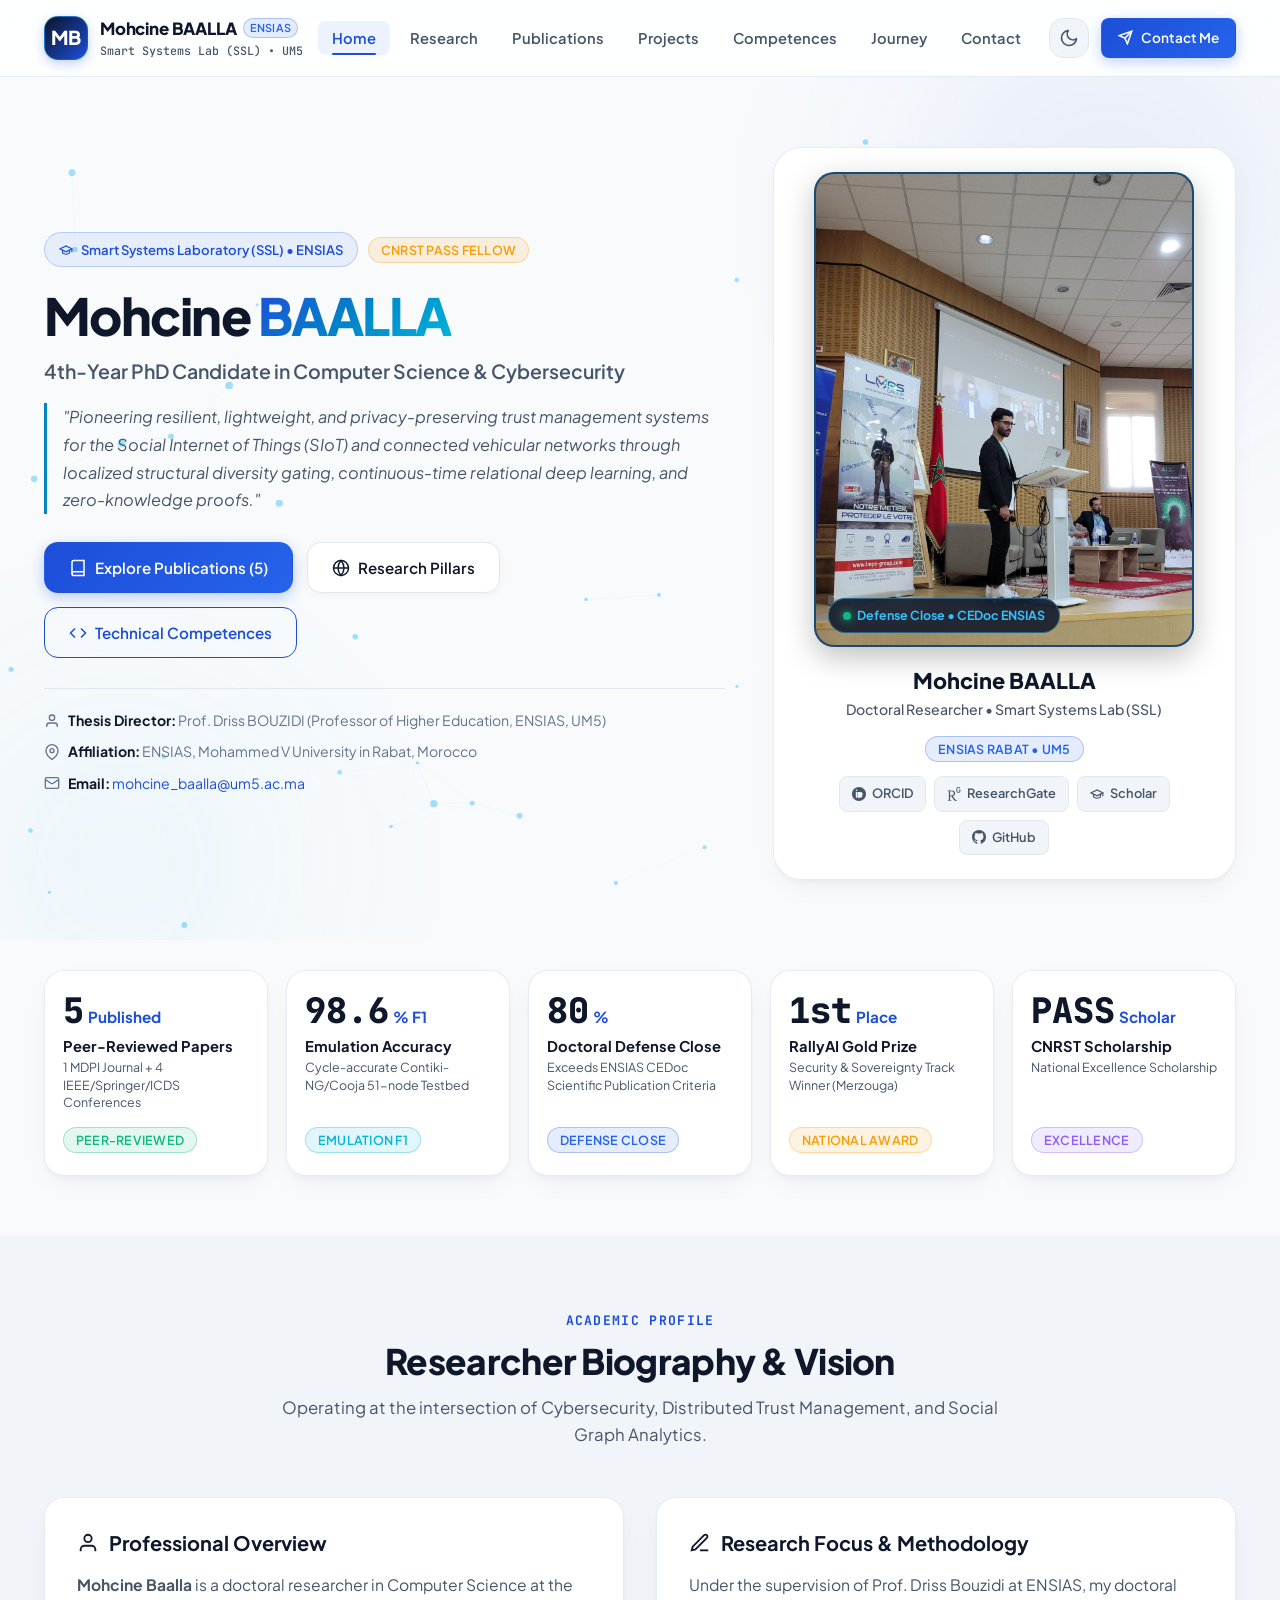
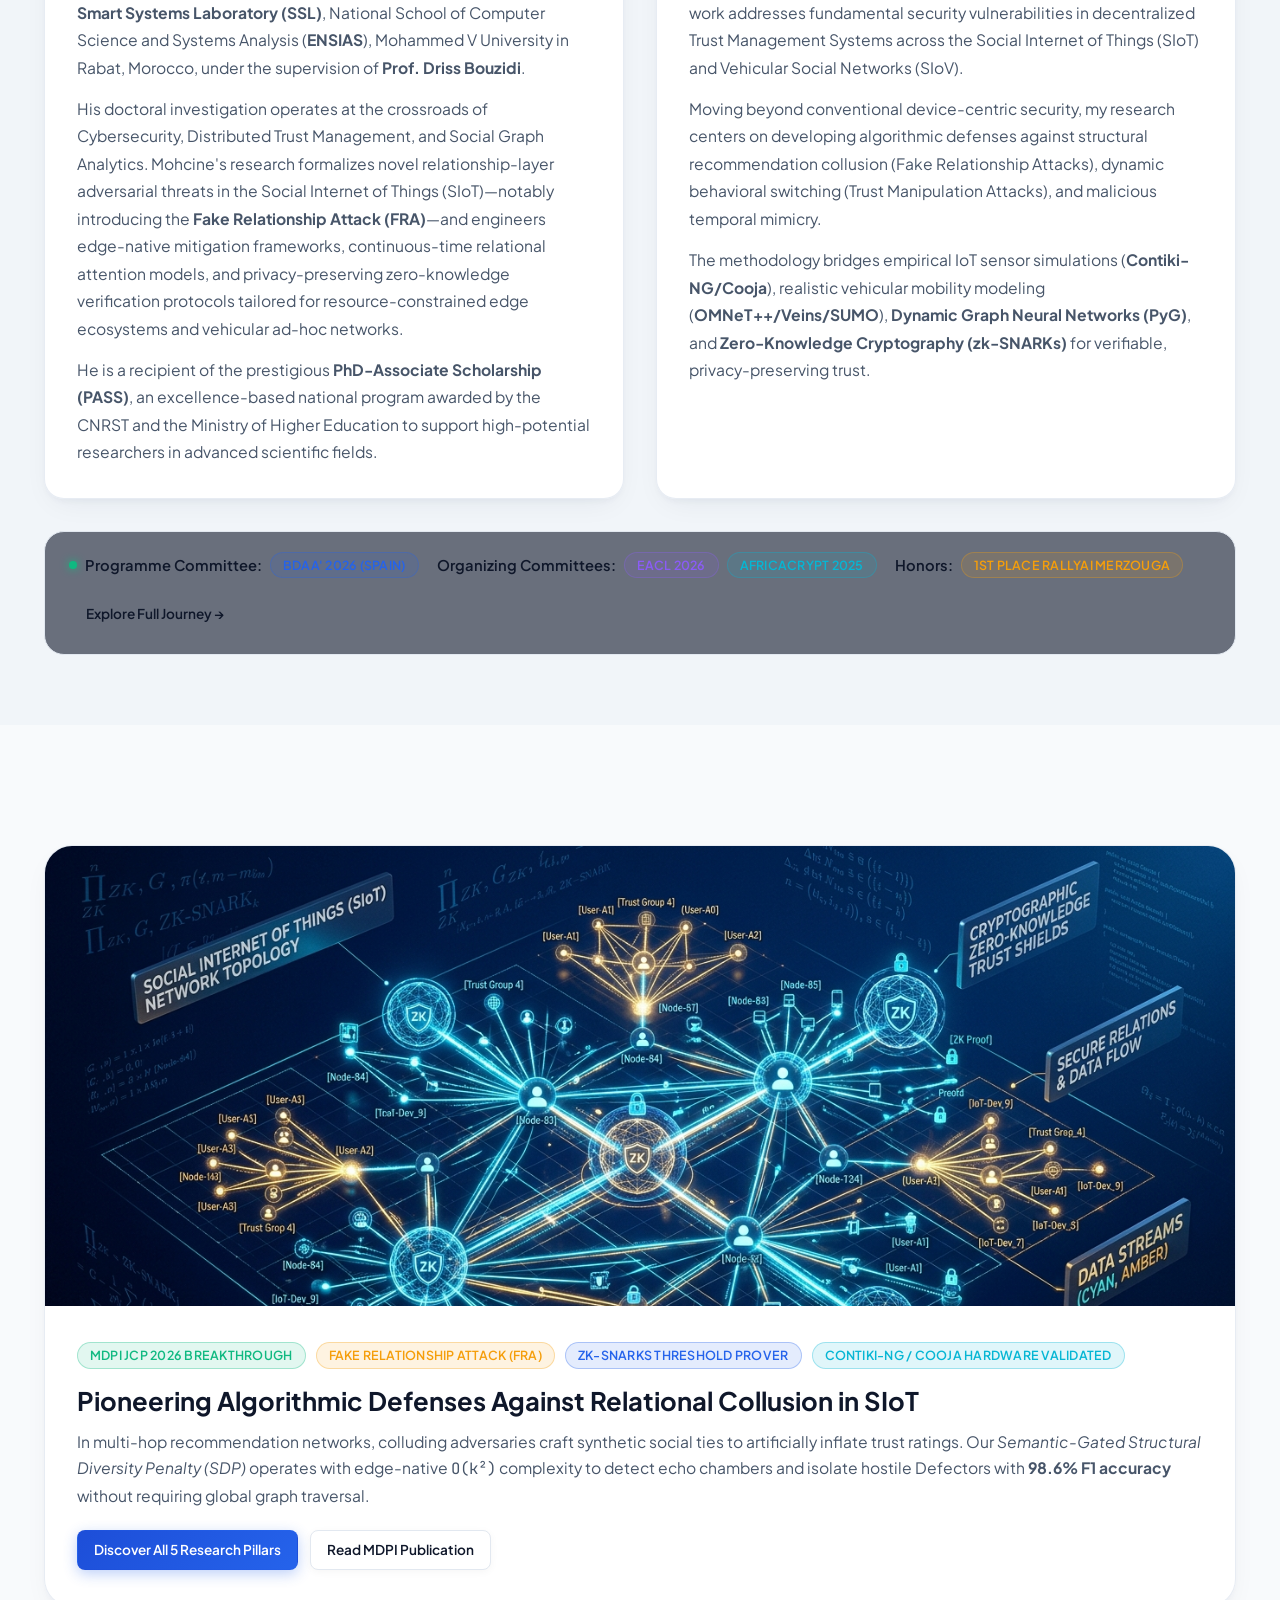
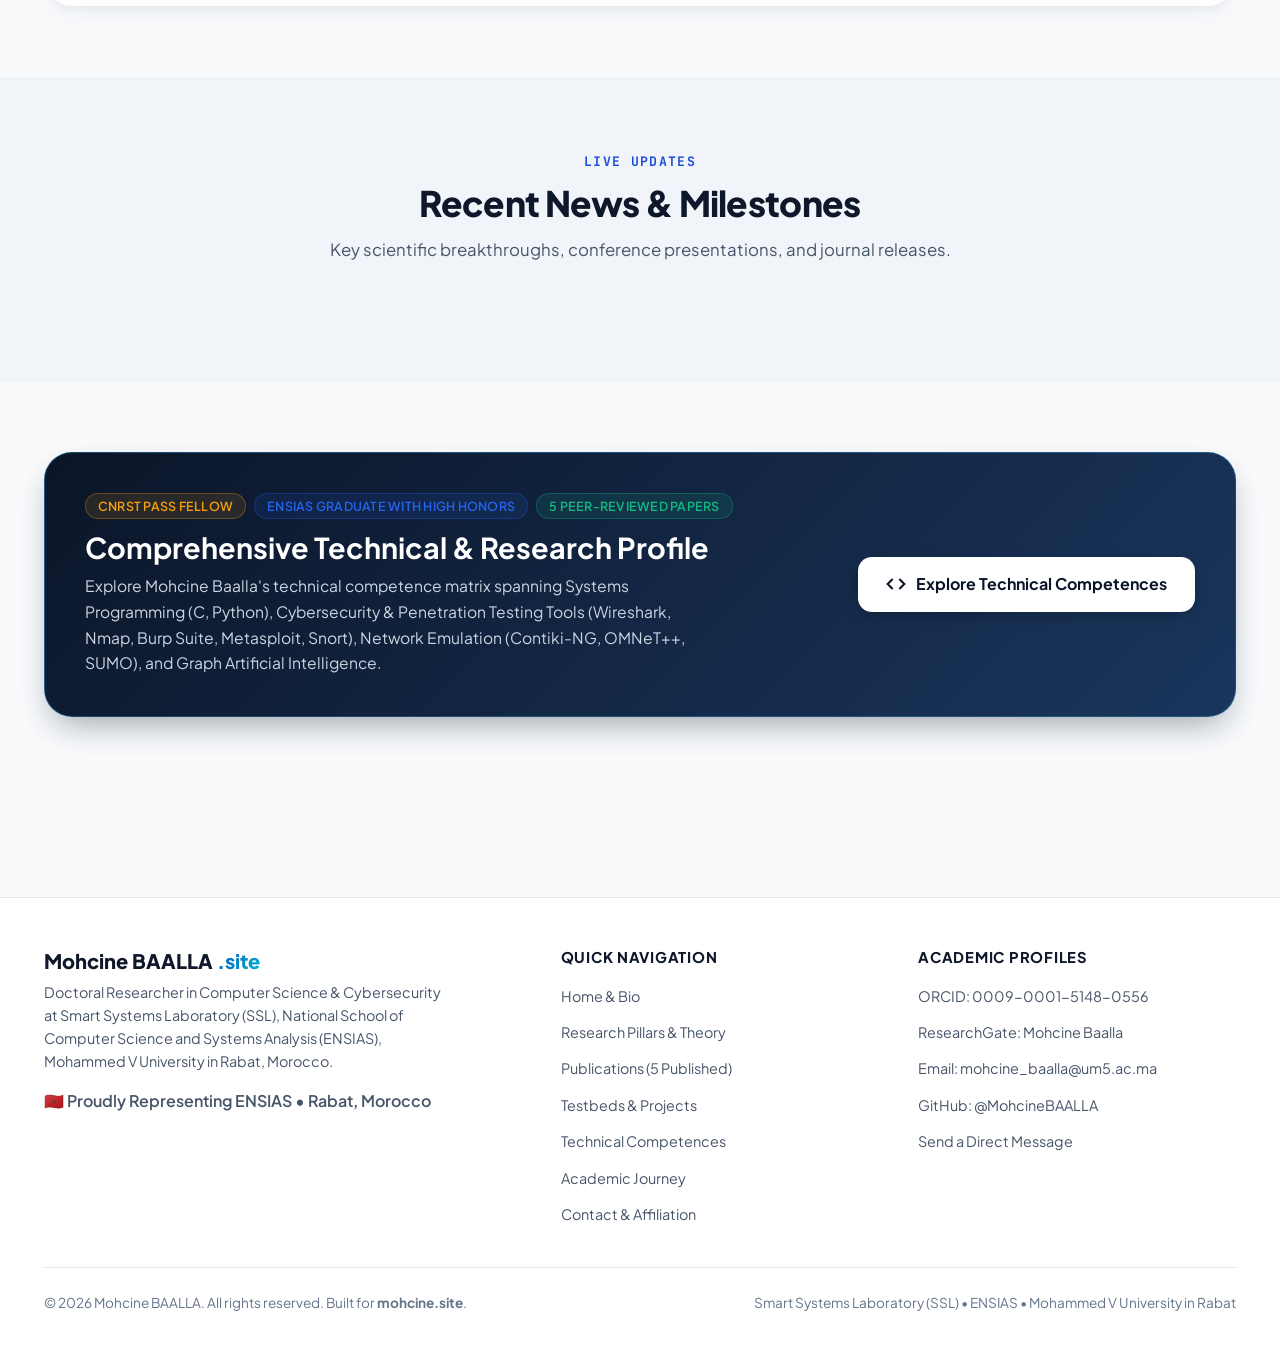
==== commit 35e9286c: "Add files via upload" ====
--- a/index.html
+++ b/index.html
@@ -1,11 +1,14 @@
 <!DOCTYPE html>
 <html lang="en" data-theme="dark">
+
 <head>
   <meta charset="UTF-8">
   <meta name="viewport" content="width=device-width, initial-scale=1.0">
   <title>Mohcine BAALLA | PhD Researcher in Cybersecurity & SIoT Trust Management | ENSIAS Rabat</title>
-  <meta name="description" content="Official academic portfolio and resume of Mohcine BAALLA, 4th-Year PhD Candidate at Smart Systems Laboratory (SSL), ENSIAS, Mohammed V University in Rabat, Morocco. Specializing in SIoT Trust Management, Adversarial Threat Modeling, and zk-SNARKs.">
-  <meta name="keywords" content="Mohcine Baalla, ENSIAS, PhD Researcher, Social IoT, SIoT, Trust Management, Cybersecurity, Fake Relationship Attack, Driss Bouzidi, Rabat, Morocco">
+  <meta name="description"
+    content="Official academic portfolio of Mohcine BAALLA, 4th-Year PhD Candidate at Smart Systems Laboratory (SSL), ENSIAS, Mohammed V University in Rabat, Morocco. Specializing in SIoT Trust Management, Adversarial Threat Modeling, and zk-SNARKs.">
+  <meta name="keywords"
+    content="Mohcine Baalla, ENSIAS, PhD Researcher, Social IoT, SIoT, Trust Management, Cybersecurity, Fake Relationship Attack, Driss Bouzidi, Rabat, Morocco">
   <meta name="author" content="Mohcine BAALLA">
   <link rel="canonical" href="https://mohcine.site/">
 
@@ -13,17 +16,20 @@
   <meta property="og:type" content="website">
   <meta property="og:url" content="https://mohcine.site/">
   <meta property="og:title" content="Mohcine BAALLA | PhD Researcher in Cybersecurity & SIoT | ENSIAS">
-  <meta property="og:description" content="Pioneering resilient, lightweight, and privacy-preserving trust management systems for the Social Internet of Things (SIoT) and connected vehicular networks.">
+  <meta property="og:description"
+    content="Pioneering resilient, lightweight, and privacy-preserving trust management systems for the Social Internet of Things (SIoT) and connected vehicular networks.">
   <meta property="og:image" content="https://mohcine.site/assets/images/mohcine_baalla.jpg">
 
   <!-- Twitter Card -->
   <meta name="twitter:card" content="summary_large_image">
   <meta name="twitter:title" content="Mohcine BAALLA | Academic Portfolio | ENSIAS">
-  <meta name="twitter:description" content="Doctoral researcher at Smart Systems Laboratory, ENSIAS, Mohammed V University in Rabat, Morocco.">
-  <meta name="twitter:image" content="https://mohcine.site/assets/images/mohcine_baalla.JPG">
+  <meta name="twitter:description"
+    content="Doctoral researcher at Smart Systems Laboratory, ENSIAS, Mohammed V University in Rabat, Morocco.">
+  <meta name="twitter:image" content="https://mohcine.site/assets/images/mohcine_baalla.jpg">
 
   <link rel="stylesheet" href="assets/css/style.css">
-  <link rel="icon" type="image/svg+xml" href="data:image/svg+xml,<svg xmlns='http://www.w3.org/2000/svg' viewBox='0 0 100 100'><rect width='100' height='100' rx='20' fill='%231d4ed8'/><text x='50%' y='65%' font-size='60' font-family='sans-serif' font-weight='bold' fill='white' text-anchor='middle'>MB</text></svg>">
+  <link rel="icon" type="image/svg+xml"
+    href="data:image/svg+xml,<svg xmlns='http://www.w3.org/2000/svg' viewBox='0 0 100 100'><rect width='100' height='100' rx='20' fill='%231d4ed8'/><text x='50%' y='65%' font-size='60' font-family='sans-serif' font-weight='bold' fill='white' text-anchor='middle'>MB</text></svg>">
 
   <!-- Structured Data (JSON-LD) -->
   <script type="application/ld+json">
@@ -31,7 +37,6 @@
     "@context": "https://schema.org",
     "@type": "Person",
     "name": "Mohcine BAALLA",
-    "alternateName": "محسن بعلا",
     "jobTitle": "Doctoral Researcher & Academic Instructor",
     "worksFor": {
       "@type": "CollegeOrUniversity",
@@ -47,6 +52,7 @@
   }
   </script>
 </head>
+
 <body>
 
   <!-- =========================================================================
@@ -57,7 +63,8 @@
       <a href="index.html" class="brand-logo" aria-label="Mohcine Baalla Homepage">
         <div class="brand-symbol">MB</div>
         <div class="brand-text">
-          <span class="brand-name">Mohcine BAALLA <span class="badge badge-sapphire" style="font-size: 0.68rem; padding: 2px 6px;">ENSIAS</span></span>
+          <span class="brand-name">Mohcine BAALLA <span class="badge badge-sapphire"
+              style="font-size: 0.68rem; padding: 2px 6px;">ENSIAS</span></span>
           <span class="brand-tag">Smart Systems Lab (SSL) • UM5</span>
         </div>
       </a>
@@ -68,24 +75,24 @@
           <li><a href="research.html" class="nav-link">Research</a></li>
           <li><a href="publications.html" class="nav-link">Publications</a></li>
           <li><a href="projects.html" class="nav-link">Projects</a></li>
-          <li><a href="competences.html" class="nav-link">Competences & CV</a></li>
-          <li><a href="parcours.html" class="nav-link">Parcours</a></li>
+          <li><a href="competences.html" class="nav-link">Competences</a></li>
+          <li><a href="parcours.html" class="nav-link">Journey</a></li>
           <li><a href="contact.html" class="nav-link">Contact</a></li>
         </ul>
       </nav>
 
       <div class="nav-actions">
-        <button class="theme-toggle-btn" id="themeToggleBtn" aria-label="Toggle Dark and Light theme" title="Toggle Theme">
-          <!-- Populated by JS -->
-        </button>
-        <a href="assets/docs/CV_Mohcine_BAALLA.pdf" target="_blank" class="btn btn-sm btn-primary" download>
-          <svg width="15" height="15" viewBox="0 0 24 24" fill="none" stroke="currentColor" stroke-width="2.5"><path d="M21 15v4a2 2 0 0 1-2 2H5a2 2 0 0 1-2-2v-4"/><polyline points="7 10 12 15 17 10"/><line x1="12" y1="15" x2="12" y2="3"/></svg>
-          CV (PDF)
+        <button class="theme-toggle-btn" id="themeToggleBtn" aria-label="Toggle Dark and Light theme"
+          title="Toggle Theme"></button>
+        <a href="contact.html" class="btn btn-sm btn-primary">
+          <svg width="15" height="15" viewBox="0 0 24 24" fill="none" stroke="currentColor" stroke-width="2.5">
+            <line x1="22" y1="2" x2="11" y2="13" />
+            <polygon points="22 2 15 22 11 13 2 9 22 2" />
+          </svg>
+          Contact Me
         </a>
         <button class="hamburger-btn" id="hamburgerBtn" aria-label="Toggle navigation menu">
-          <span></span>
-          <span></span>
-          <span></span>
+          <span></span><span></span><span></span>
         </button>
       </div>
     </div>
@@ -96,14 +103,14 @@
     <ul class="mobile-nav-links">
       <li><a href="index.html" class="mobile-nav-link active">Home</a></li>
       <li><a href="research.html" class="mobile-nav-link">Research Interests</a></li>
-      <li><a href="publications.html" class="mobile-nav-link">Publications & Papers</a></li>
+      <li><a href="publications.html" class="mobile-nav-link">Publications (5 Published)</a></li>
       <li><a href="projects.html" class="mobile-nav-link">Testbeds & Projects</a></li>
-      <li><a href="competences.html" class="mobile-nav-link">Competences & CV</a></li>
-      <li><a href="parcours.html" class="mobile-nav-link">Parcours / Journey</a></li>
+      <li><a href="competences.html" class="mobile-nav-link">Technical Competences</a></li>
+      <li><a href="parcours.html" class="mobile-nav-link">Academic Journey</a></li>
       <li><a href="contact.html" class="mobile-nav-link">Contact</a></li>
       <li style="margin-top: 10px;">
-        <a href="assets/docs/CV_Mohcine_BAALLA.pdf" target="_blank" class="btn btn-sm btn-primary" style="width: 100%;" download>
-          Download CV (PDF)
+        <a href="contact.html" class="btn btn-sm btn-primary" style="width: 100%;">
+          Get in Touch
         </a>
       </li>
     </ul>
@@ -121,7 +128,10 @@
       <div class="hero-content">
         <div class="hero-badge-row">
           <span class="institution-pill">
-            <svg width="14" height="14" viewBox="0 0 24 24" fill="none" stroke="currentColor" stroke-width="2"><path d="M22 10v6M2 10l10-5 10 5-10 5z"/><path d="M6 12v5c3 3 9 3 12 0v-5"/></svg>
+            <svg width="14" height="14" viewBox="0 0 24 24" fill="none" stroke="currentColor" stroke-width="2">
+              <path d="M22 10v6M2 10l10-5 10 5-10 5z" />
+              <path d="M6 12v5c3 3 9 3 12 0v-5" />
+            </svg>
             Smart Systems Laboratory (SSL) • ENSIAS
           </span>
           <span class="badge badge-amber">CNRST PASS Fellow</span>
@@ -136,36 +146,59 @@
         </p>
 
         <p class="hero-tagline">
-          "Pioneering resilient, lightweight, and privacy-preserving trust management systems for the Social Internet of Things (SIoT) and connected vehicular networks through localized structural diversity gating, continuous-time relational deep learning, and zero-knowledge proofs."
+          "Pioneering resilient, lightweight, and privacy-preserving trust management systems for the Social Internet of
+          Things (SIoT) and connected vehicular networks through localized structural diversity gating, continuous-time
+          relational deep learning, and zero-knowledge proofs."
         </p>
 
         <div class="hero-cta-group">
           <a href="publications.html" class="btn btn-primary">
-            <svg width="18" height="18" viewBox="0 0 24 24" fill="none" stroke="currentColor" stroke-width="2"><path d="M4 19.5A2.5 2.5 0 0 1 6.5 17H20"/><path d="M6.5 2H20v20H6.5A2.5 2.5 0 0 1 4 19.5v-15A2.5 2.5 0 0 1 6.5 2z"/></svg>
-            Explore Publications (10)
+            <svg width="18" height="18" viewBox="0 0 24 24" fill="none" stroke="currentColor" stroke-width="2">
+              <path d="M4 19.5A2.5 2.5 0 0 1 6.5 17H20" />
+              <path d="M6.5 2H20v20H6.5A2.5 2.5 0 0 1 4 19.5v-15A2.5 2.5 0 0 1 6.5 2z" />
+            </svg>
+            Explore Publications (5)
           </a>
           <a href="research.html" class="btn btn-secondary">
-            <svg width="18" height="18" viewBox="0 0 24 24" fill="none" stroke="currentColor" stroke-width="2"><circle cx="12" cy="12" r="10"/><line x1="2" y1="12" x2="22" y2="12"/><path d="M12 2a15.3 15.3 0 0 1 4 10 15.3 15.3 0 0 1-4 10 15.3 15.3 0 0 1-4-10 15.3 15.3 0 0 1 4-10z"/></svg>
+            <svg width="18" height="18" viewBox="0 0 24 24" fill="none" stroke="currentColor" stroke-width="2">
+              <circle cx="12" cy="12" r="10" />
+              <line x1="2" y1="12" x2="22" y2="12" />
+              <path d="M12 2a15.3 15.3 0 0 1 4 10 15.3 15.3 0 0 1-4 10 15.3 15.3 0 0 1-4-10 15.3 15.3 0 0 1 4-10z" />
+            </svg>
             Research Pillars
           </a>
-          <a href="assets/docs/CV_Mohcine_BAALLA.pdf" target="_blank" class="btn btn-outline-ensias" download>
-            <svg width="18" height="18" viewBox="0 0 24 24" fill="none" stroke="currentColor" stroke-width="2"><path d="M21 15v4a2 2 0 0 1-2 2H5a2 2 0 0 1-2-2v-4"/><polyline points="7 10 12 15 17 10"/><line x1="12" y1="15" x2="12" y2="3"/></svg>
-            Download CV
+          <a href="competences.html" class="btn btn-outline-ensias">
+            <svg width="18" height="18" viewBox="0 0 24 24" fill="none" stroke="currentColor" stroke-width="2">
+              <polyline points="16 18 22 12 16 6" />
+              <polyline points="8 6 2 12 8 18" />
+            </svg>
+            Technical Competences
           </a>
         </div>
 
         <div class="hero-meta-list">
           <div class="hero-meta-item">
-            <svg width="16" height="16" viewBox="0 0 24 24" fill="none" stroke="currentColor" stroke-width="2"><path d="M20 21v-2a4 4 0 0 0-4-4H8a4 4 0 0 0-4 4v2"/><circle cx="12" cy="7" r="4"/></svg>
-            <span><strong>Thesis Director:</strong> Prof. Driss BOUZIDI (Professor of Higher Education, ENSIAS, UM5)</span>
+            <svg width="16" height="16" viewBox="0 0 24 24" fill="none" stroke="currentColor" stroke-width="2">
+              <path d="M20 21v-2a4 4 0 0 0-4-4H8a4 4 0 0 0-4 4v2" />
+              <circle cx="12" cy="7" r="4" />
+            </svg>
+            <span><strong>Thesis Director:</strong> Prof. Driss BOUZIDI (Professor of Higher Education, ENSIAS,
+              UM5)</span>
           </div>
           <div class="hero-meta-item">
-            <svg width="16" height="16" viewBox="0 0 24 24" fill="none" stroke="currentColor" stroke-width="2"><path d="M21 10c0 7-9 13-9 13s-9-6-9-13a9 9 0 0 1 18 0z"/><circle cx="12" cy="10" r="3"/></svg>
+            <svg width="16" height="16" viewBox="0 0 24 24" fill="none" stroke="currentColor" stroke-width="2">
+              <path d="M21 10c0 7-9 13-9 13s-9-6-9-13a9 9 0 0 1 18 0z" />
+              <circle cx="12" cy="10" r="3" />
+            </svg>
             <span><strong>Affiliation:</strong> ENSIAS, Mohammed V University in Rabat, Morocco</span>
           </div>
           <div class="hero-meta-item">
-            <svg width="16" height="16" viewBox="0 0 24 24" fill="none" stroke="currentColor" stroke-width="2"><rect x="2" y="4" width="20" height="16" rx="2"/><path d="m22 7-8.97 5.7a1.94 1.94 0 0 1-2.06 0L2 7"/></svg>
-            <span><strong>Email:</strong> <a href="mailto:mohcine_baalla@um5.ac.ma" class="text-accent">mohcine_baalla@um5.ac.ma</a></span>
+            <svg width="16" height="16" viewBox="0 0 24 24" fill="none" stroke="currentColor" stroke-width="2">
+              <rect x="2" y="4" width="20" height="16" rx="2" />
+              <path d="m22 7-8.97 5.7a1.94 1.94 0 0 1-2.06 0L2 7" />
+            </svg>
+            <span><strong>Email:</strong> <a href="mailto:mohcine_baalla@um5.ac.ma"
+                class="text-accent">mohcine_baalla@um5.ac.ma</a></span>
           </div>
         </div>
       </div>
@@ -174,10 +207,11 @@
       <div class="hero-media">
         <div class="researcher-card">
           <div class="researcher-photo-wrapper">
-            <img src="assets/images/mohcine_baalla.jpg" alt="Mohcine BAALLA - Doctoral Researcher at ENSIAS" class="researcher-photo" width="450" height="450">
+            <img src="assets/images/mohcine_baalla.jpg" alt="Mohcine BAALLA - Doctoral Researcher at ENSIAS Rabat"
+              class="researcher-photo" width="450" height="562">
             <div class="card-status-chip">
               <span class="status-dot"></span>
-              <span>Defense Eligible • CEDoc ENSIAS</span>
+              <span>Defense Close • CEDoc ENSIAS</span>
             </div>
           </div>
 
@@ -187,20 +221,36 @@
             <span class="badge badge-sapphire">ENSIAS Rabat • UM5</span>
 
             <div class="social-pills-row">
-              <a href="https://orcid.org/0009-0001-5148-0556" target="_blank" rel="noopener" class="social-btn" title="ORCID Profile">
-                <svg width="14" height="14" viewBox="0 0 24 24" fill="currentColor"><path d="M12 0C5.372 0 0 5.372 0 12s5.372 12 12 12 12-5.372 12-12S18.628 0 12 0zm-3.12 18.528H6.552V8.472h2.328v10.056zm-1.164-11.4c-.792 0-1.416-.624-1.416-1.416 0-.792.624-1.416 1.416-1.416.792 0 1.416.624 1.416 1.416 0 .792-.624 1.416-1.416 1.416zm10.74 7.62c0 2.256-1.8 3.78-4.512 3.78h-4.32V8.472h4.584c2.616 0 4.248 1.584 4.248 3.696 0 1.176-.576 2.184-1.56 2.808 1.056.576 1.56 1.584 1.56 2.772z"/></svg>
+              <a href="https://orcid.org/0009-0001-5148-0556" target="_blank" rel="noopener" class="social-btn"
+                title="ORCID Profile">
+                <svg width="14" height="14" viewBox="0 0 24 24" fill="currentColor">
+                  <path
+                    d="M12 0C5.372 0 0 5.372 0 12s5.372 12 12 12 12-5.372 12-12S18.628 0 12 0zm-3.12 18.528H6.552V8.472h2.328v10.056zm-1.164-11.4c-.792 0-1.416-.624-1.416-1.416 0-.792.624-1.416 1.416-1.416.792 0 1.416.624 1.416 1.416 0 .792-.624 1.416-1.416 1.416zm10.74 7.62c0 2.256-1.8 3.78-4.512 3.78h-4.32V8.472h4.584c2.616 0 4.248 1.584 4.248 3.696 0 1.176-.576 2.184-1.56 2.808 1.056.576 1.56 1.584 1.56 2.772z" />
+                </svg>
                 ORCID
               </a>
-              <a href="https://www.researchgate.net/profile/Mohcine-Baalla" target="_blank" rel="noopener" class="social-btn" title="ResearchGate Profile">
-                <svg width="14" height="14" viewBox="0 0 24 24" fill="currentColor"><path d="M19.586 0c-.818 0-1.508.024-2.112.083-1.042.083-2.023.364-2.87 1.03-.787.618-1.344 1.464-1.636 2.502-.303 1.077-.424 2.254-.424 3.743v1.17H9.86v3.136h2.684v12.336h4.156V11.724h3.456l.545-3.136h-4.001v-.989c0-.853.072-1.477.242-1.848.242-.52.642-.763 1.259-.763h2.518V.23C19.986.083 19.829 0 19.586 0z"/></svg>
+              <a href="https://www.researchgate.net/profile/Mohcine-Baalla" target="_blank" rel="noopener"
+                class="social-btn" title="ResearchGate Profile">
+                <svg width="14" height="14" viewBox="0 0 24 24" fill="currentColor">
+                  <path
+                    d="M19.586 0c-.818 0-1.508.19-2.073.565-.563.377-.97.936-1.213 1.68a3.193 3.193 0 0 0-.112.437 8.365 8.365 0 0 0-.078.53 9 9 0 0 0-.05.727c-.01.282-.013.621-.013 1.016a31.121 31.123 0 0 0 .014 1.017 9 9 0 0 0 .05.727 7.946 7.946 0 0 0 .077.53h-.005a3.334 3.334 0 0 0 .113.438c.245.743.65 1.303 1.214 1.68.565.376 1.256.564 2.075.564.8 0 1.536-.213 2.105-.603.57-.39.94-.916 1.175-1.65.076-.235.135-.558.177-.93a10.9 10.9 0 0 0 .043-1.207v-.82c0-.095-.047-.142-.14-.142h-3.064c-.094 0-.14.047-.14.141v.956c0 .094.046.14.14.14h1.666c.056 0 .084.03.084.086 0 .36 0 .62-.036.865-.038.244-.1.447-.147.606-.108.385-.348.664-.638.876-.29.212-.738.35-1.227.35-.545 0-.901-.15-1.21-.353-.306-.203-.517-.454-.67-.915a3.136 3.136 0 0 1-.147-.762 17.366 17.367 0 0 1-.034-.656c-.01-.26-.014-.572-.014-.939a26.401 26.403 0 0 1 .014-.938 15.821 15.822 0 0 1 .035-.656 3.19 3.19 0 0 1 .148-.76 1.89 1.89 0 0 1 .742-1.01c.344-.244.593-.352 1.137-.352.508 0 .815.096 1.144.303.33.207.528.492.764.925.047.094.111.118.198.07l1.044-.43c.075-.048.09-.115.042-.199a3.549 3.549 0 0 0-.466-.742 3 3 0 0 0-.679-.607 3.313 3.313 0 0 0-.903-.41A4.068 4.068 0 0 0 19.586 0zM8.217 5.836c-1.69 0-3.036.086-4.297.086-1.146 0-2.291 0-3.007-.029v.831l1.088.2c.744.144 1.174.488 1.174 2.264v11.288c0 1.777-.43 2.12-1.174 2.263l-1.088.2v.832c.773-.029 2.12-.086 3.465-.086 1.29 0 2.951.057 3.667.086v-.831l-1.49-.2c-.773-.115-1.174-.487-1.174-2.264v-4.784c.688.057 1.29.057 2.206.057 1.748 3.123 3.41 5.472 4.355 6.56.86 1.032 2.177 1.691 3.839 1.691.487 0 1.003-.086 1.318-.23v-.744c-1.031 0-2.063-.716-2.808-1.518-1.26-1.376-2.95-3.582-4.355-6.074 2.32-.545 4.04-2.722 4.04-4.9 0-3.208-2.492-4.698-5.758-4.698zm-.515 1.29c2.406 0 3.839 1.26 3.839 3.552 0 2.263-1.547 3.782-4.097 3.782-.974 0-1.404-.03-2.063-.086v-7.19c.66-.059 1.547-.059 2.32-.059z" />
+                </svg>
                 ResearchGate
               </a>
-              <a href="https://scholar.google.com" target="_blank" rel="noopener" class="social-btn" title="Google Scholar">
-                <svg width="14" height="14" viewBox="0 0 24 24" fill="none" stroke="currentColor" stroke-width="2"><path d="M22 10v6M2 10l10-5 10 5-10 5z"/><path d="M6 12v5c3 3 9 3 12 0v-5"/></svg>
+              <a href="https://scholar.google.com/citations?view_op=search_authors&mauthors=Mohcine+Baalla"
+                target="_blank" rel="noopener" class="social-btn" title="Google Scholar Profile">
+                <svg width="14" height="14" viewBox="0 0 24 24" fill="none" stroke="currentColor" stroke-width="2">
+                  <path d="M22 10v6M2 10l10-5 10 5-10 5z" />
+                  <path d="M6 12v5c3 3 9 3 12 0v-5" />
+                </svg>
                 Scholar
               </a>
-              <a href="https://github.com/MohcineBAALLA" target="_blank" rel="noopener" class="social-btn" title="GitHub">
-                <svg width="14" height="14" viewBox="0 0 24 24" fill="currentColor"><path d="M12 0C5.37 0 0 5.37 0 12c0 5.31 3.435 9.795 8.205 11.385.6.105.825-.255.825-.57 0-.285-.015-1.23-.015-2.235-3.015.555-3.795-.735-4.035-1.41-.135-.345-.72-1.41-1.23-1.695-.42-.225-1.02-.78-.015-.795.945-.015 1.62.87 1.845 1.23 1.08 1.815 2.805 1.305 3.495.99.105-.78.42-1.305.765-1.605-2.67-.3-5.46-1.335-5.46-5.925 0-1.305.465-2.385 1.23-3.225-.12-.3-.54-1.53.12-3.18 0 0 1.005-.315 3.3 1.23.96-.27 1.98-.405 3-.405s2.04.135 3 .405c2.295-1.56 3.3-1.23 3.3-1.23.66 1.65.24 2.88.12 3.18.765.84 1.23 1.905 1.23 3.225 0 4.605-2.805 5.625-5.475 5.925.435.375.81 1.095.81 2.22 0 1.605-.015 2.895-.015 3.3 0 .315.225.69.825.57A12.02 12.02 0 0 0 24 12c0-6.63-5.37-12-12-12z"/></svg>
+              <a href="https://github.com/MohcineBAALLA" target="_blank" rel="noopener" class="social-btn"
+                title="GitHub">
+                <svg width="14" height="14" viewBox="0 0 24 24" fill="currentColor">
+                  <path
+                    d="M12 0C5.37 0 0 5.37 0 12c0 5.31 3.435 9.795 8.205 11.385.6.105.825-.255.825-.57 0-.285-.015-1.23-.015-2.235-3.015.555-3.795-.735-4.035-1.41-.135-.345-.72-1.41-1.23-1.695-.42-.225-1.02-.78-.015-.795.945-.015 1.62.87 1.845 1.23 1.08 1.815 2.805 1.305 3.495.99.105-.78.42-1.305.765-1.605-2.67-.3-5.46-1.335-5.46-5.925 0-1.305.465-2.385 1.23-3.225-.12-.3-.54-1.53.12-3.18 0 0 1.005-.315 3.3 1.23.96-.27 1.98-.405 3-.405s2.04.135 3 .405c2.295-1.56 3.3-1.23 3.3-1.23.66 1.65.24 2.88.12 3.18.765.84 1.23 1.905 1.23 3.225 0 4.605-2.805 5.625-5.475 5.925.435.375.81 1.095.81 2.22 0 1.605-.015 2.895-.015 3.3 0 .315.225.69.825.57A12.02 12.02 0 0 0 24 12c0-6.63-5.37-12-12-12z" />
+                </svg>
                 GitHub
               </a>
             </div>
@@ -211,12 +261,85 @@
   </section>
 
   <!-- =========================================================================
-       LIVE RESEARCH IMPACT STATS
+       LIVE RESEARCH IMPACT STATS (PRE-RENDERED)
        ========================================================================= -->
   <section class="metrics-section">
     <div class="container">
       <div class="metrics-grid" id="metricsContainer">
-        <!-- Dynamically rendered from METRICS_DATA -->
+        <!-- Metric 1 -->
+        <div class="metric-card">
+          <div>
+            <div class="metric-val-row">
+              <span class="metric-number">5</span>
+              <span class="metric-suffix"> Published</span>
+            </div>
+            <h3 class="metric-title">Peer-Reviewed Papers</h3>
+            <p class="metric-desc">1 MDPI Journal + 4 IEEE/Springer/ICDS Conferences</p>
+          </div>
+          <div style="margin-top: 14px;">
+            <span class="badge badge-emerald">Peer-Reviewed</span>
+          </div>
+        </div>
+
+        <!-- Metric 2 -->
+        <div class="metric-card">
+          <div>
+            <div class="metric-val-row">
+              <span class="metric-number">98.6</span>
+              <span class="metric-suffix">% F1</span>
+            </div>
+            <h3 class="metric-title">Emulation Accuracy</h3>
+            <p class="metric-desc">Cycle-accurate Contiki-NG/Cooja 51-node Testbed</p>
+          </div>
+          <div style="margin-top: 14px;">
+            <span class="badge badge-cyan">Emulation F1</span>
+          </div>
+        </div>
+
+        <!-- Metric 3 -->
+        <div class="metric-card">
+          <div>
+            <div class="metric-val-row">
+              <span class="metric-number">80</span>
+              <span class="metric-suffix">%</span>
+            </div>
+            <h3 class="metric-title">Doctoral Defense Close</h3>
+            <p class="metric-desc">Exceeds ENSIAS CEDoc Scientific Publication Criteria</p>
+          </div>
+          <div style="margin-top: 14px;">
+            <span class="badge badge-sapphire">Defense Close</span>
+          </div>
+        </div>
+
+        <!-- Metric 4: Gold Prize Winner -->
+        <div class="metric-card">
+          <div>
+            <div class="metric-val-row">
+              <span class="metric-number">1st</span>
+              <span class="metric-suffix"> Place</span>
+            </div>
+            <h3 class="metric-title">RallyAI Gold Prize</h3>
+            <p class="metric-desc">Security & Sovereignty Track Winner (Merzouga)</p>
+          </div>
+          <div style="margin-top: 14px;">
+            <span class="badge badge-amber">National Award</span>
+          </div>
+        </div>
+
+        <!-- Metric 5 -->
+        <div class="metric-card">
+          <div>
+            <div class="metric-val-row">
+              <span class="metric-number">PASS</span>
+              <span class="metric-suffix"> Scholar</span>
+            </div>
+            <h3 class="metric-title">CNRST Scholarship</h3>
+            <p class="metric-desc">National Excellence Scholarship</p>
+          </div>
+          <div style="margin-top: 14px;">
+            <span class="badge badge-purple">Excellence</span>
+          </div>
+        </div>
       </div>
     </div>
   </section>
@@ -229,41 +352,88 @@
       <div class="section-header text-center">
         <span class="section-kicker">Academic Profile</span>
         <h2 class="section-title">Researcher Biography & Vision</h2>
-        <p class="section-subtitle">Operating at the intersection of Cybersecurity, Distributed Trust Management, and Social Graph Analytics.</p>
+        <p class="section-subtitle">Operating at the intersection of Cybersecurity, Distributed Trust Management, and
+          Social Graph Analytics.</p>
       </div>
 
       <div class="bio-grid">
         <div class="bio-card">
           <h3 class="bio-card-title">
-            <svg width="22" height="22" viewBox="0 0 24 24" fill="none" stroke="currentColor" stroke-width="2"><path d="M20 21v-2a4 4 0 0 0-4-4H8a4 4 0 0 0-4 4v2"/><circle cx="12" cy="7" r="4"/></svg>
-            Professional Overview (Third-Person)
+            <svg width="22" height="22" viewBox="0 0 24 24" fill="none" stroke="currentColor" stroke-width="2">
+              <path d="M20 21v-2a4 4 0 0 0-4-4H8a4 4 0 0 0-4 4v2" />
+              <circle cx="12" cy="7" r="4" />
+            </svg>
+            Professional Overview
           </h3>
           <p>
-            <strong>Mohcine Baalla</strong> is a doctoral researcher in Computer Science at the <strong>Smart Systems Laboratory (SSL)</strong>, National School of Computer Science and Systems Analysis (<strong>ENSIAS</strong>), Mohammed V University in Rabat, Morocco, under the supervision of <strong>Prof. Driss Bouzidi</strong>.
-          </p>
-          <p>
-            His doctoral investigation operates at the crossroads of Cybersecurity, Distributed Trust Management, and Social Graph Analytics. Mohcine's research formalizes novel relationship-layer adversarial threats in the Social Internet of Things (SIoT)—notably introducing the <strong>Fake Relationship Attack (FRA)</strong>—and engineers edge-native mitigation frameworks, continuous-time relational attention models, and privacy-preserving zero-knowledge verification protocols tailored for resource-constrained edge ecosystems and vehicular ad-hoc networks.
-          </p>
-          <p>
-            He is a recipient of the prestigious <strong>PhD-Associate Scholarship (PASS)</strong>, an excellence-based national program awarded by the CNRST and the Ministry of Higher Education to support high-potential researchers engaged in advanced strategic scientific domains.
+            <strong>Mohcine Baalla</strong> is a doctoral researcher in Computer Science at the <strong>Smart Systems
+              Laboratory (SSL)</strong>, National School of Computer Science and Systems Analysis
+            (<strong>ENSIAS</strong>), Mohammed V University in Rabat, Morocco, under the supervision of <strong>Prof.
+              Driss Bouzidi</strong>.
+          </p>
+          <p>
+            His doctoral investigation operates at the crossroads of Cybersecurity, Distributed Trust Management, and
+            Social Graph Analytics. Mohcine's research formalizes novel relationship-layer adversarial threats in the
+            Social Internet of Things (SIoT)—notably introducing the <strong>Fake Relationship Attack (FRA)</strong>—and
+            engineers edge-native mitigation frameworks, continuous-time relational attention models, and
+            privacy-preserving zero-knowledge verification protocols tailored for resource-constrained edge ecosystems
+            and vehicular ad-hoc networks.
+          </p>
+          <p>
+            He is a recipient of the prestigious <strong>PhD-Associate Scholarship (PASS)</strong>, an excellence-based
+            national program awarded by the CNRST and the Ministry of Higher Education to support high-potential
+            researchers in advanced scientific fields.
           </p>
         </div>
 
         <div class="bio-card">
           <h3 class="bio-card-title">
-            <svg width="22" height="22" viewBox="0 0 24 24" fill="none" stroke="currentColor" stroke-width="2"><path d="M12 20h9"/><path d="M16.5 3.5a2.121 2.121 0 0 1 3 3L7 19l-4 1 1-4L16.5 3.5z"/></svg>
-            Personal Statement & Methodology
+            <svg width="22" height="22" viewBox="0 0 24 24" fill="none" stroke="currentColor" stroke-width="2">
+              <path d="M12 20h9" />
+              <path d="M16.5 3.5a2.121 2.121 0 0 1 3 3L7 19l-4 1 1-4L16.5 3.5z" />
+            </svg>
+            Research Focus & Methodology
           </h3>
           <p>
-            "I am directed by Prof. Driss Bouzidi at ENSIAS Rabat. My research addresses fundamental security vulnerabilities in decentralized Trust Management Systems across the Social Internet of Things (SIoT) and Vehicular Social Networks (SIoV)."
-          </p>
-          <p>
-            "By moving beyond conventional device-centric security, I develop algorithmic defenses against structural recommendation collusion (Fake Relationship Attacks), dynamic behavioral switching (Trust Manipulation Attacks), and generative temporal mimicry."
-          </p>
-          <p>
-            "My methodologies combine cycle-accurate IoT sensor simulation (<strong>Contiki-NG/Cooja</strong>), realistic vehicular mobility modeling (<strong>OMNeT++/Veins/SUMO</strong>), <strong>Continuous-Time Dynamic Graph Neural Networks (PyG Temporal)</strong>, and <strong>Zero-Knowledge Proofs (zk-SNARKs Groth16 / BN254)</strong>."
-          </p>
-        </div>
+            Under the supervision of Prof. Driss Bouzidi at ENSIAS, my doctoral work addresses fundamental security
+            vulnerabilities in decentralized Trust Management Systems across the Social Internet of Things (SIoT) and
+            Vehicular Social Networks (SIoV).
+          </p>
+          <p>
+            Moving beyond conventional device-centric security, my research centers on developing algorithmic defenses
+            against structural recommendation collusion (Fake Relationship Attacks), dynamic behavioral switching (Trust
+            Manipulation Attacks), and malicious temporal mimicry.
+          </p>
+          <p>
+            The methodology bridges empirical IoT sensor simulations (<strong>Contiki-NG/Cooja</strong>), realistic
+            vehicular mobility modeling (<strong>OMNeT++/Veins/SUMO</strong>), <strong>Dynamic Graph Neural Networks
+              (PyG)</strong>, and <strong>Zero-Knowledge Cryptography (zk-SNARKs)</strong> for verifiable, privacy-preserving
+            trust.
+          </p>
+        </div>
+      </div>
+
+      <!-- Executive Snapshot Banner (Non-repetitive, high-level pointers) -->
+      <div style="margin-top: 32px; padding: 20px 24px; background: rgba(15, 23, 42, 0.6); border: 1px solid var(--border-subtle); border-radius: var(--radius-lg); display: flex; align-items: center; justify-content: space-between; flex-wrap: wrap; gap: 16px;">
+        <div style="display: flex; align-items: center; gap: 18px; flex-wrap: wrap;">
+          <div style="display: flex; align-items: center; gap: 8px;">
+            <span class="status-dot"></span>
+            <span style="font-size: 0.92rem; font-weight: 600;">Programme Committee:</span>
+            <span class="badge badge-sapphire">BDAA' 2026 (Spain)</span>
+          </div>
+          <div style="display: flex; align-items: center; gap: 8px;">
+            <span style="font-size: 0.92rem; font-weight: 600;">Organizing Committees:</span>
+            <span class="badge badge-purple">EACL 2026</span>
+            <span class="badge badge-cyan">AfricaCrypt 2025</span>
+          </div>
+          <div style="display: flex; align-items: center; gap: 8px;">
+            <span style="font-size: 0.92rem; font-weight: 600;">Honors:</span>
+            <span class="badge badge-amber">1st Place RallyAI Merzouga</span>
+          </div>
+        </div>
+        <a href="parcours.html" class="btn btn-sm btn-outline">
+          Explore Full Journey &rarr;
+        </a>
       </div>
     </div>
   </section>
@@ -275,7 +445,8 @@
     <div class="container">
       <div class="architecture-showcase">
         <div class="arch-media-wrap">
-          <img src="assets/images/siot_trust_architecture.jpg" alt="Social Internet of Things SIoT Trust Architecture and Threat Modeling" class="arch-media-img">
+          <img src="assets/images/siot_trust_architecture.jpg"
+            alt="Social Internet of Things SIoT Trust Architecture and Threat Modeling" class="arch-media-img">
         </div>
         <div class="arch-details-wrap">
           <div class="arch-pills-row">
@@ -284,9 +455,13 @@
             <span class="badge badge-sapphire">zk-SNARKs Threshold Prover</span>
             <span class="badge badge-cyan">Contiki-NG / Cooja Hardware Validated</span>
           </div>
-          <h3 style="font-size: 1.6rem; margin-bottom: 12px;">Pioneering Algorithmic Defenses Against Relational Collusion in SIoT</h3>
+          <h3 style="font-size: 1.6rem; margin-bottom: 12px;">Pioneering Algorithmic Defenses Against Relational
+            Collusion in SIoT</h3>
           <p style="color: var(--text-muted); font-size: 0.98rem; line-height: 1.7; margin-bottom: 20px;">
-            In multi-hop recommendation networks, colluding adversaries craft synthetic social ties to artificially inflate trust ratings. Our <em>Semantic-Gated Structural Diversity Penalty (SDP)</em> operates with edge-native <span class="font-mono">O(k²)</span> complexity to detect echo chambers and isolate hostile Defectors with <strong>98.6% F1 accuracy</strong> without requiring global graph traversal.
+            In multi-hop recommendation networks, colluding adversaries craft synthetic social ties to artificially
+            inflate trust ratings. Our <em>Semantic-Gated Structural Diversity Penalty (SDP)</em> operates with
+            edge-native <span class="font-mono">O(k²)</span> complexity to detect echo chambers and isolate hostile
+            Defectors with <strong>98.6% F1 accuracy</strong> without requiring global graph traversal.
           </p>
           <div style="display: flex; flex-wrap: wrap; gap: 12px;">
             <a href="research.html" class="btn btn-sm btn-primary">Discover All 5 Research Pillars</a>
@@ -315,25 +490,31 @@
   </section>
 
   <!-- =========================================================================
-       ACADEMIC RESUME CALLOUT BANNER
+       TECHNICAL QUALIFICATIONS CALLOUT
        ========================================================================= -->
   <section class="section">
     <div class="container">
       <div class="cv-banner">
         <div class="cv-banner-text">
-          <div style="display: flex; gap: 8px; margin-bottom: 10px;">
-            <span class="badge badge-amber">CNRST PASS Excellence</span>
-            <span class="badge badge-sapphire">Doctoral Defense Ready</span>
-          </div>
-          <h3>Academic Curriculum Vitae & Dossier</h3>
-          <p>
-            Explore the complete academic journey of Mohcine Baalla, including 5 peer-reviewed publications, university teaching at ENSIAS, technical competencies in C, Python, PyTorch Geometric, Contiki-NG, OMNeT++, and information security certifications.
+          <div style="display: flex; gap: 8px; margin-bottom: 10px; flex-wrap: wrap;">
+            <span class="badge badge-amber">CNRST PASS Fellow</span>
+            <span class="badge badge-sapphire">ENSIAS Graduate with High Honors</span>
+            <span class="badge badge-emerald">5 Peer-Reviewed Papers</span>
+          </div>
+          <h3>Comprehensive Technical & Research Profile</h3>
+          <p>
+            Explore Mohcine Baalla's technical competence matrix spanning Systems Programming (C, Python), Cybersecurity
+            & Penetration Testing Tools (Wireshark, Nmap, Burp Suite, Metasploit, Snort), Network Emulation (Contiki-NG,
+            OMNeT++, SUMO), and Graph Artificial Intelligence.
           </p>
         </div>
         <div>
-          <a href="assets/docs/CV_Mohcine_BAALLA.pdf" target="_blank" class="cv-download-btn" download>
-            <svg width="20" height="20" viewBox="0 0 24 24" fill="none" stroke="currentColor" stroke-width="2.5"><path d="M21 15v4a2 2 0 0 1-2 2H5a2 2 0 0 1-2-2v-4"/><polyline points="7 10 12 15 17 10"/><line x1="12" y1="15" x2="12" y2="3"/></svg>
-            Download Curriculum Vitae (PDF)
+          <a href="competences.html" class="cv-download-btn">
+            <svg width="20" height="20" viewBox="0 0 24 24" fill="none" stroke="currentColor" stroke-width="2.5">
+              <polyline points="16 18 22 12 16 6" />
+              <polyline points="8 6 2 12 8 18" />
+            </svg>
+            Explore Technical Competences
           </a>
         </div>
       </div>
@@ -349,7 +530,8 @@
         <div class="footer-brand">
           <h4>Mohcine BAALLA <span class="gradient-text">.site</span></h4>
           <p>
-            Doctoral Researcher in Computer Science & Cybersecurity at Smart Systems Laboratory (SSL), National School of Computer Science and Systems Analysis (ENSIAS), Mohammed V University in Rabat, Morocco.
+            Doctoral Researcher in Computer Science & Cybersecurity at Smart Systems Laboratory (SSL), National School
+            of Computer Science and Systems Analysis (ENSIAS), Mohammed V University in Rabat, Morocco.
           </p>
           <div style="margin-top: 14px;">
             <span class="morocco-badge">
@@ -363,10 +545,10 @@
           <ul class="footer-links-list">
             <li class="footer-link-item"><a href="index.html">Home & Bio</a></li>
             <li class="footer-link-item"><a href="research.html">Research Pillars & Theory</a></li>
-            <li class="footer-link-item"><a href="publications.html">Publications & BibTeX</a></li>
+            <li class="footer-link-item"><a href="publications.html">Publications (5 Published)</a></li>
             <li class="footer-link-item"><a href="projects.html">Testbeds & Projects</a></li>
-            <li class="footer-link-item"><a href="competences.html">Skills & Online CV</a></li>
-            <li class="footer-link-item"><a href="parcours.html">Parcours & Milestones</a></li>
+            <li class="footer-link-item"><a href="competences.html">Technical Competences</a></li>
+            <li class="footer-link-item"><a href="parcours.html">Academic Journey</a></li>
             <li class="footer-link-item"><a href="contact.html">Contact & Affiliation</a></li>
           </ul>
         </div>
@@ -374,11 +556,15 @@
         <div>
           <h5 class="footer-heading">Academic Profiles</h5>
           <ul class="footer-links-list">
-            <li class="footer-link-item"><a href="https://orcid.org/0009-0001-5148-0556" target="_blank" rel="noopener">ORCID: 0009-0001-5148-0556</a></li>
-            <li class="footer-link-item"><a href="https://www.researchgate.net/profile/Mohcine-Baalla" target="_blank" rel="noopener">ResearchGate: Mohcine Baalla</a></li>
-            <li class="footer-link-item"><a href="mailto:mohcine_baalla@um5.ac.ma">Email: mohcine_baalla@um5.ac.ma</a></li>
-            <li class="footer-link-item"><a href="https://github.com/MohcineBAALLA" target="_blank" rel="noopener">GitHub: @MohcineBAALLA</a></li>
-            <li class="footer-link-item"><a href="assets/docs/CV_Mohcine_BAALLA.pdf" target="_blank" download>Download Complete CV (PDF)</a></li>
+            <li class="footer-link-item"><a href="https://orcid.org/0009-0001-5148-0556" target="_blank"
+                rel="noopener">ORCID: 0009-0001-5148-0556</a></li>
+            <li class="footer-link-item"><a href="https://www.researchgate.net/profile/Mohcine-Baalla" target="_blank"
+                rel="noopener">ResearchGate: Mohcine Baalla</a></li>
+            <li class="footer-link-item"><a href="mailto:mohcine_baalla@um5.ac.ma">Email: mohcine_baalla@um5.ac.ma</a>
+            </li>
+            <li class="footer-link-item"><a href="https://github.com/MohcineBAALLA" target="_blank"
+                rel="noopener">GitHub: @MohcineBAALLA</a></li>
+            <li class="footer-link-item"><a href="contact.html">Send a Direct Message</a></li>
           </ul>
         </div>
       </div>
@@ -388,18 +574,20 @@
           &copy; 2026 Mohcine BAALLA. All rights reserved. Built for <strong>mohcine.site</strong>.
         </div>
         <div>
-          Smart Systems Laboratory (SSL) • ENSIAS • Université Mohammed V de Rabat
+          Smart Systems Laboratory (SSL) • ENSIAS • Mohammed V University in Rabat
         </div>
       </div>
     </div>
   </footer>
 
-  <!-- Scroll to Top Button -->
   <button class="scroll-top-btn" id="scrollTopBtn" aria-label="Scroll to top" title="Scroll to top">
-    <svg width="20" height="20" viewBox="0 0 24 24" fill="none" stroke="currentColor" stroke-width="2.5"><polyline points="18 15 12 9 6 15"/></svg>
+    <svg width="20" height="20" viewBox="0 0 24 24" fill="none" stroke="currentColor" stroke-width="2.5">
+      <polyline points="18 15 12 9 6 15" />
+    </svg>
   </button>
 
   <script src="assets/js/data.js"></script>
   <script src="assets/js/main.js"></script>
 </body>
-</html>
+
+</html>
--- a/assets/css/style.css
+++ b/assets/css/style.css
@@ -657,16 +657,21 @@
   position: relative;
   border-radius: var(--radius-lg);
   overflow: hidden;
-  aspect-ratio: 1 / 1;
+  width: 100%;
+  max-width: 380px;
+  margin: 0 auto 20px auto;
+  aspect-ratio: 4 / 5;
   background: #0f2444;
-  margin-bottom: 20px;
-  border: 2px solid rgba(56, 189, 248, 0.2);
+  border: 2px solid rgba(56, 189, 248, 0.25);
+  box-shadow: 0 10px 30px rgba(0, 0, 0, 0.25);
 }
 
 .researcher-photo {
   width: 100%;
   height: 100%;
   object-fit: cover;
+  object-position: center 15%; /* Perfectly positions the face and shoulders regardless of photo dimensions */
+  display: block;
   transition: transform 0.5s ease;
 }
 
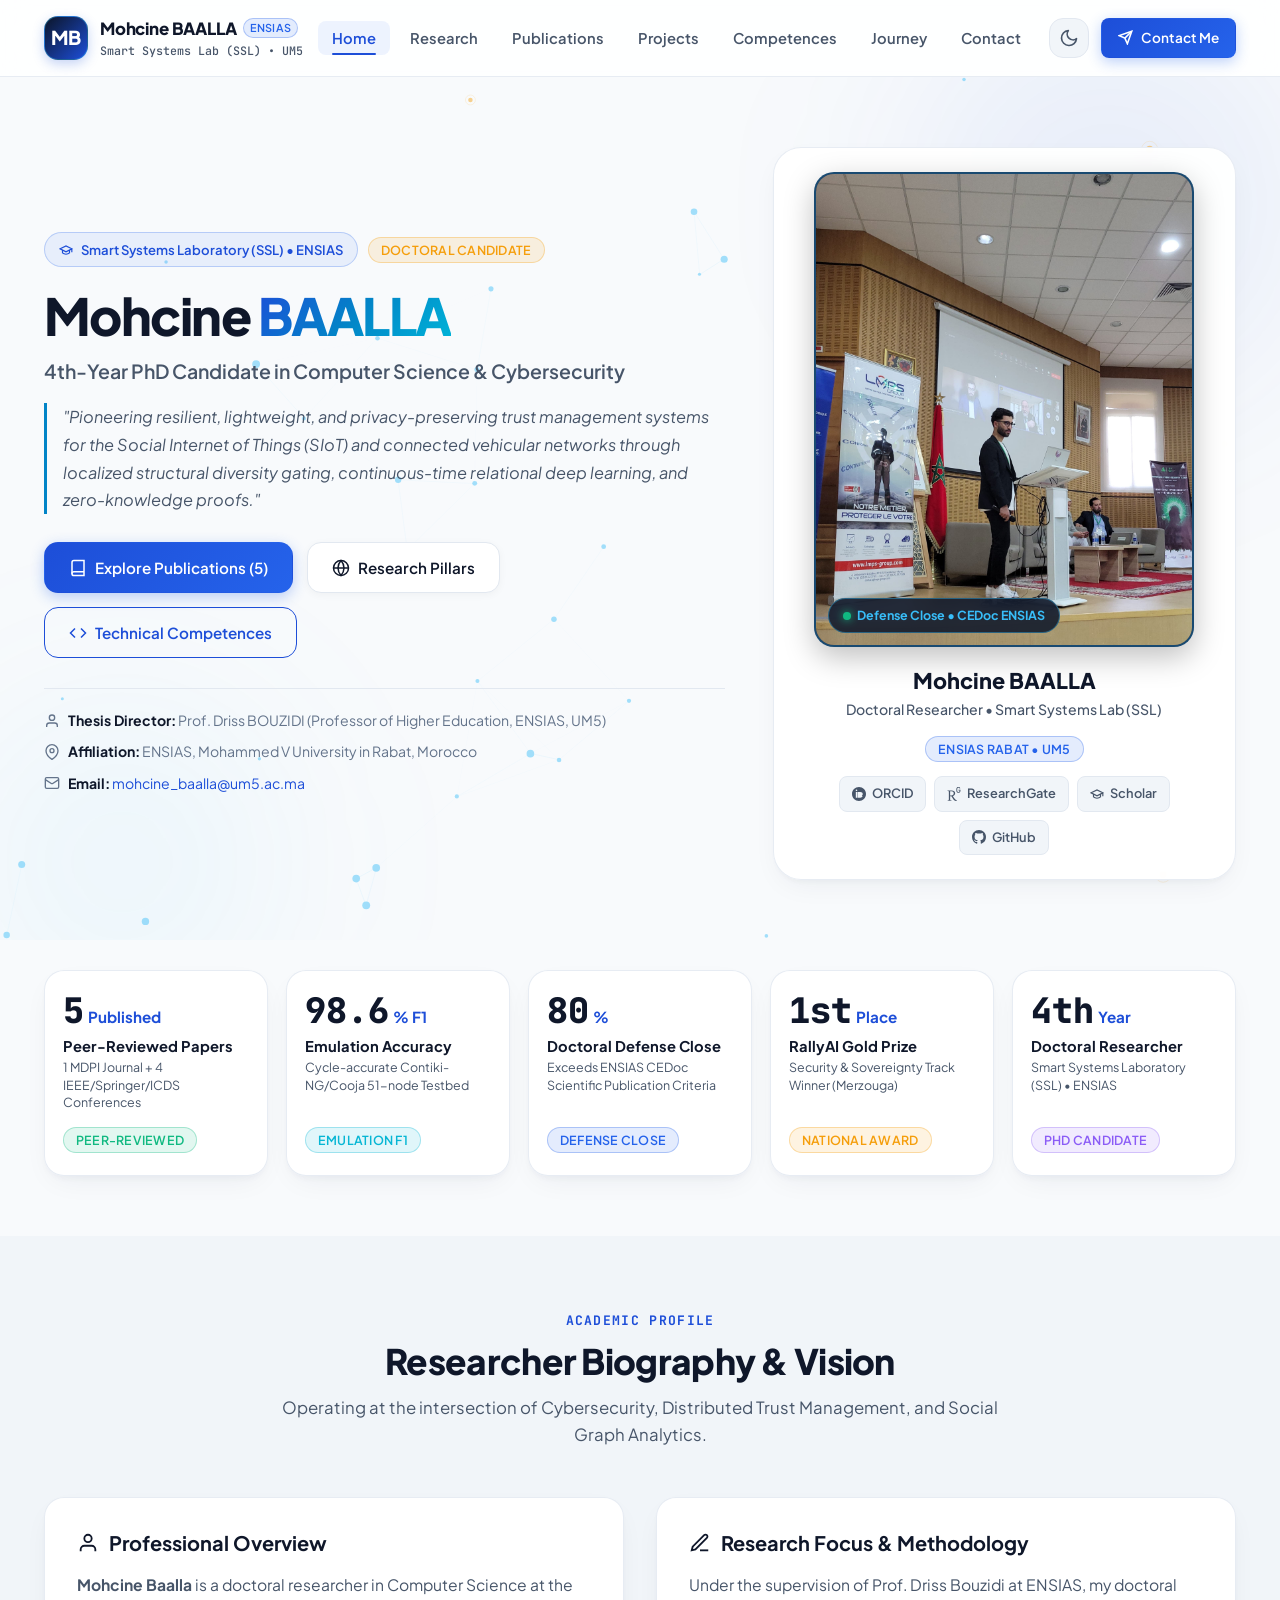
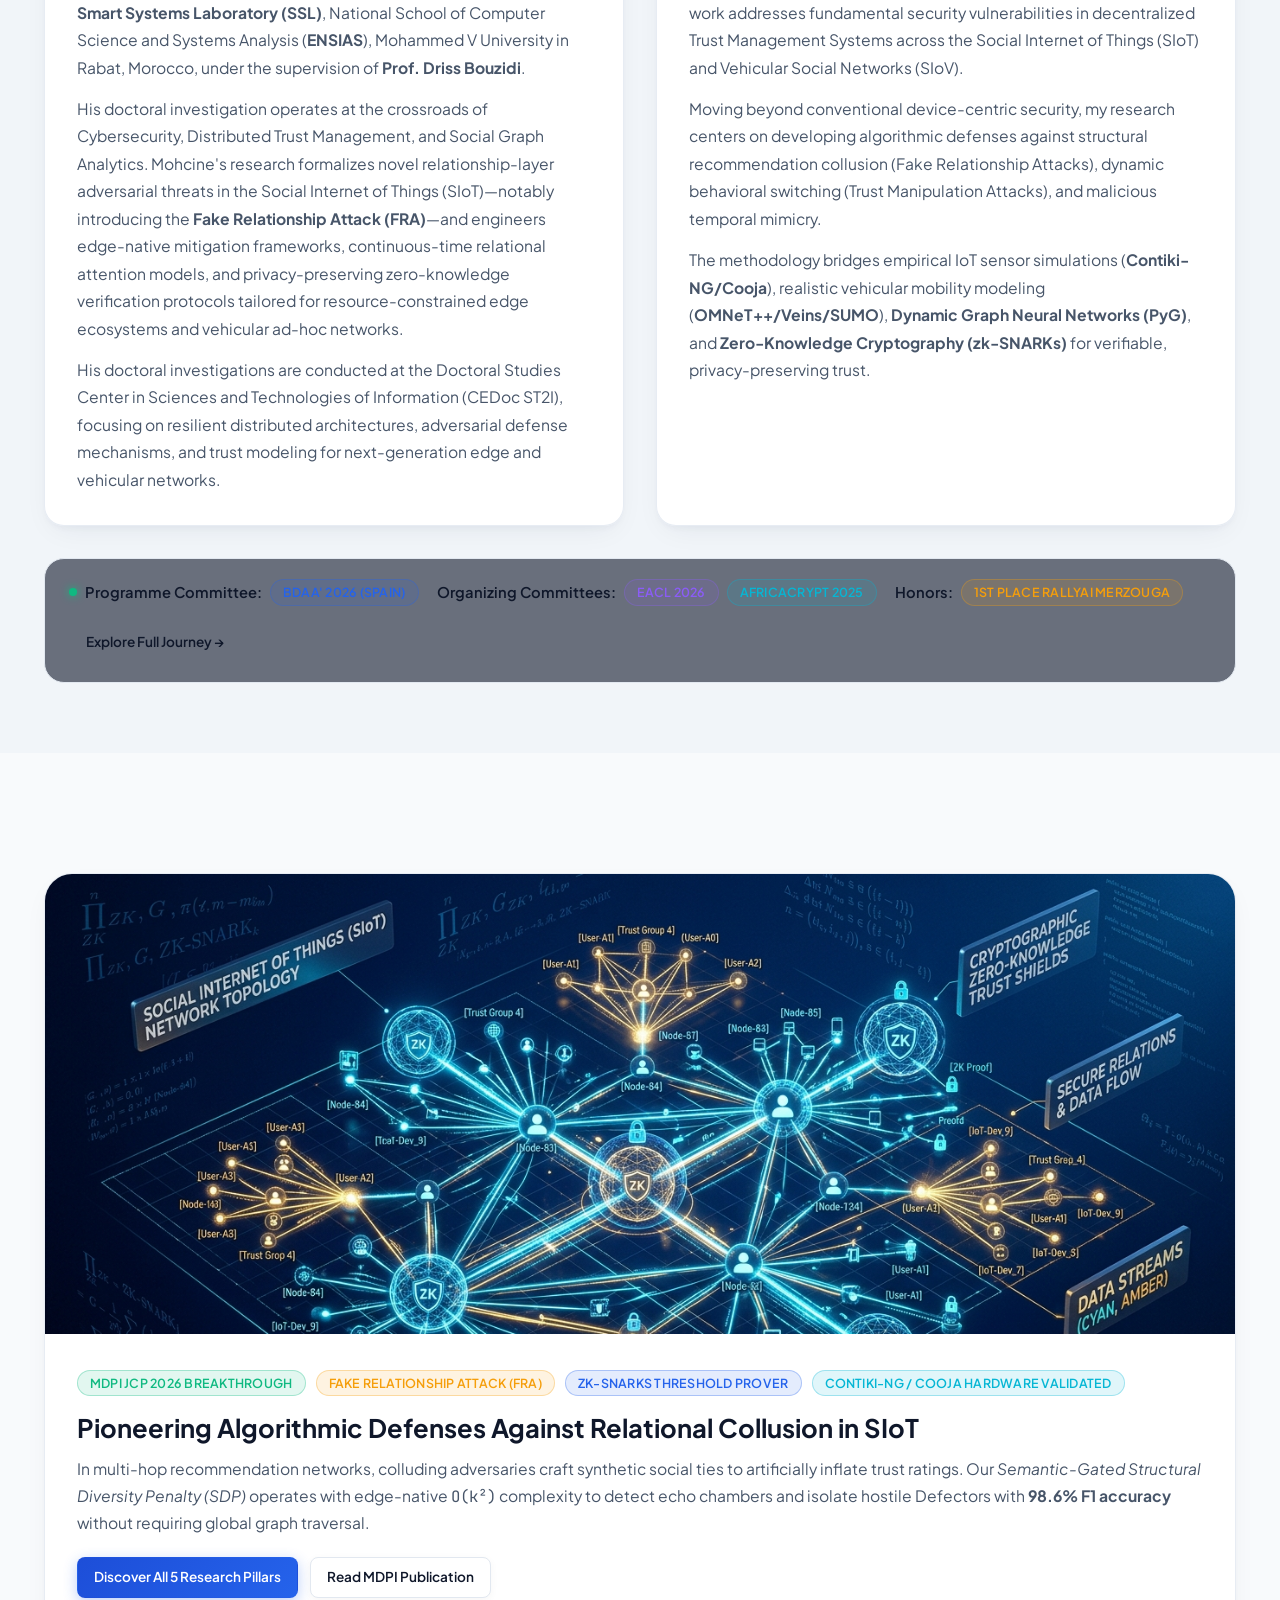
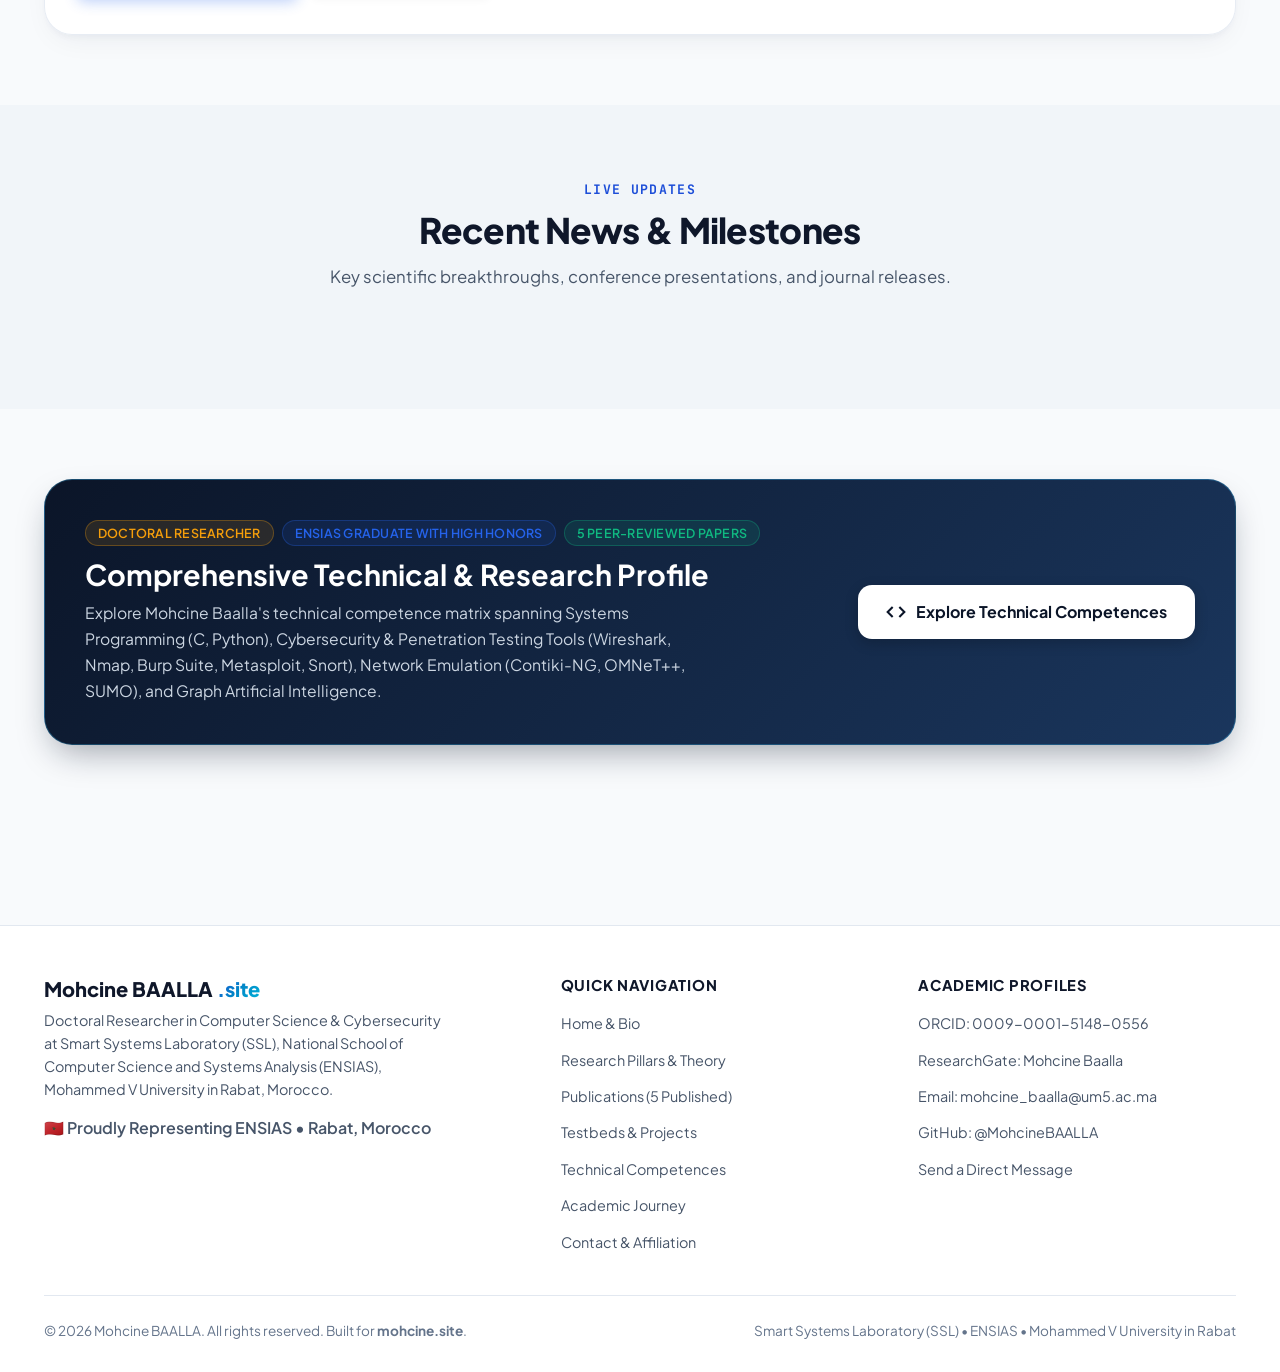
==== commit d81f472b: "Add files via upload" ====
--- a/index.html
+++ b/index.html
@@ -134,7 +134,7 @@
             </svg>
             Smart Systems Laboratory (SSL) • ENSIAS
           </span>
-          <span class="badge badge-amber">CNRST PASS Fellow</span>
+          <span class="badge badge-amber">Doctoral Candidate</span>
         </div>
 
         <h1 class="hero-title">
@@ -330,14 +330,14 @@
         <div class="metric-card">
           <div>
             <div class="metric-val-row">
-              <span class="metric-number">PASS</span>
-              <span class="metric-suffix"> Scholar</span>
-            </div>
-            <h3 class="metric-title">CNRST Scholarship</h3>
-            <p class="metric-desc">National Excellence Scholarship</p>
+              <span class="metric-number">4th</span>
+              <span class="metric-suffix"> Year</span>
+            </div>
+            <h3 class="metric-title">Doctoral Researcher</h3>
+            <p class="metric-desc">Smart Systems Laboratory (SSL) • ENSIAS</p>
           </div>
           <div style="margin-top: 14px;">
-            <span class="badge badge-purple">Excellence</span>
+            <span class="badge badge-purple">PhD Candidate</span>
           </div>
         </div>
       </div>
@@ -380,9 +380,9 @@
             and vehicular ad-hoc networks.
           </p>
           <p>
-            He is a recipient of the prestigious <strong>PhD-Associate Scholarship (PASS)</strong>, an excellence-based
-            national program awarded by the CNRST and the Ministry of Higher Education to support high-potential
-            researchers in advanced scientific fields.
+            His doctoral investigations are conducted at the Doctoral Studies Center in Sciences and Technologies of Information
+            (CEDoc ST2I), focusing on resilient distributed architectures, adversarial defense mechanisms, and trust modeling
+            for next-generation edge and vehicular networks.
           </p>
         </div>
 
@@ -497,7 +497,7 @@
       <div class="cv-banner">
         <div class="cv-banner-text">
           <div style="display: flex; gap: 8px; margin-bottom: 10px; flex-wrap: wrap;">
-            <span class="badge badge-amber">CNRST PASS Fellow</span>
+            <span class="badge badge-amber">Doctoral Researcher</span>
             <span class="badge badge-sapphire">ENSIAS Graduate with High Honors</span>
             <span class="badge badge-emerald">5 Peer-Reviewed Papers</span>
           </div>
--- a/assets/css/style.css
+++ b/assets/css/style.css
@@ -1554,43 +1554,6 @@
   box-shadow: 0 8px 24px rgba(56, 189, 248, 0.4);
 }
 
-/* Pass Fellowship Box */
-.fellowship-box {
-  background: rgba(245, 158, 11, 0.08);
-  border: 1.5px solid rgba(245, 158, 11, 0.4);
-  border-radius: var(--radius-lg);
-  padding: 24px 28px;
-  margin-bottom: 40px;
-  display: flex;
-  align-items: center;
-  gap: 20px;
-}
-
-.fellowship-icon {
-  width: 54px;
-  height: 54px;
-  border-radius: var(--radius-md);
-  background: rgba(245, 158, 11, 0.2);
-  color: var(--amber-400);
-  display: flex;
-  align-items: center;
-  justify-content: center;
-  font-size: 1.6rem;
-  flex-shrink: 0;
-}
-
-.fellowship-title {
-  font-size: 1.15rem;
-  font-weight: 750;
-  color: var(--text-main);
-  margin-bottom: 4px;
-}
-
-.fellowship-desc {
-  font-size: 0.9rem;
-  color: var(--text-muted);
-  line-height: 1.5;
-}
 
 /* Skills Matrix */
 .skills-category-grid {
